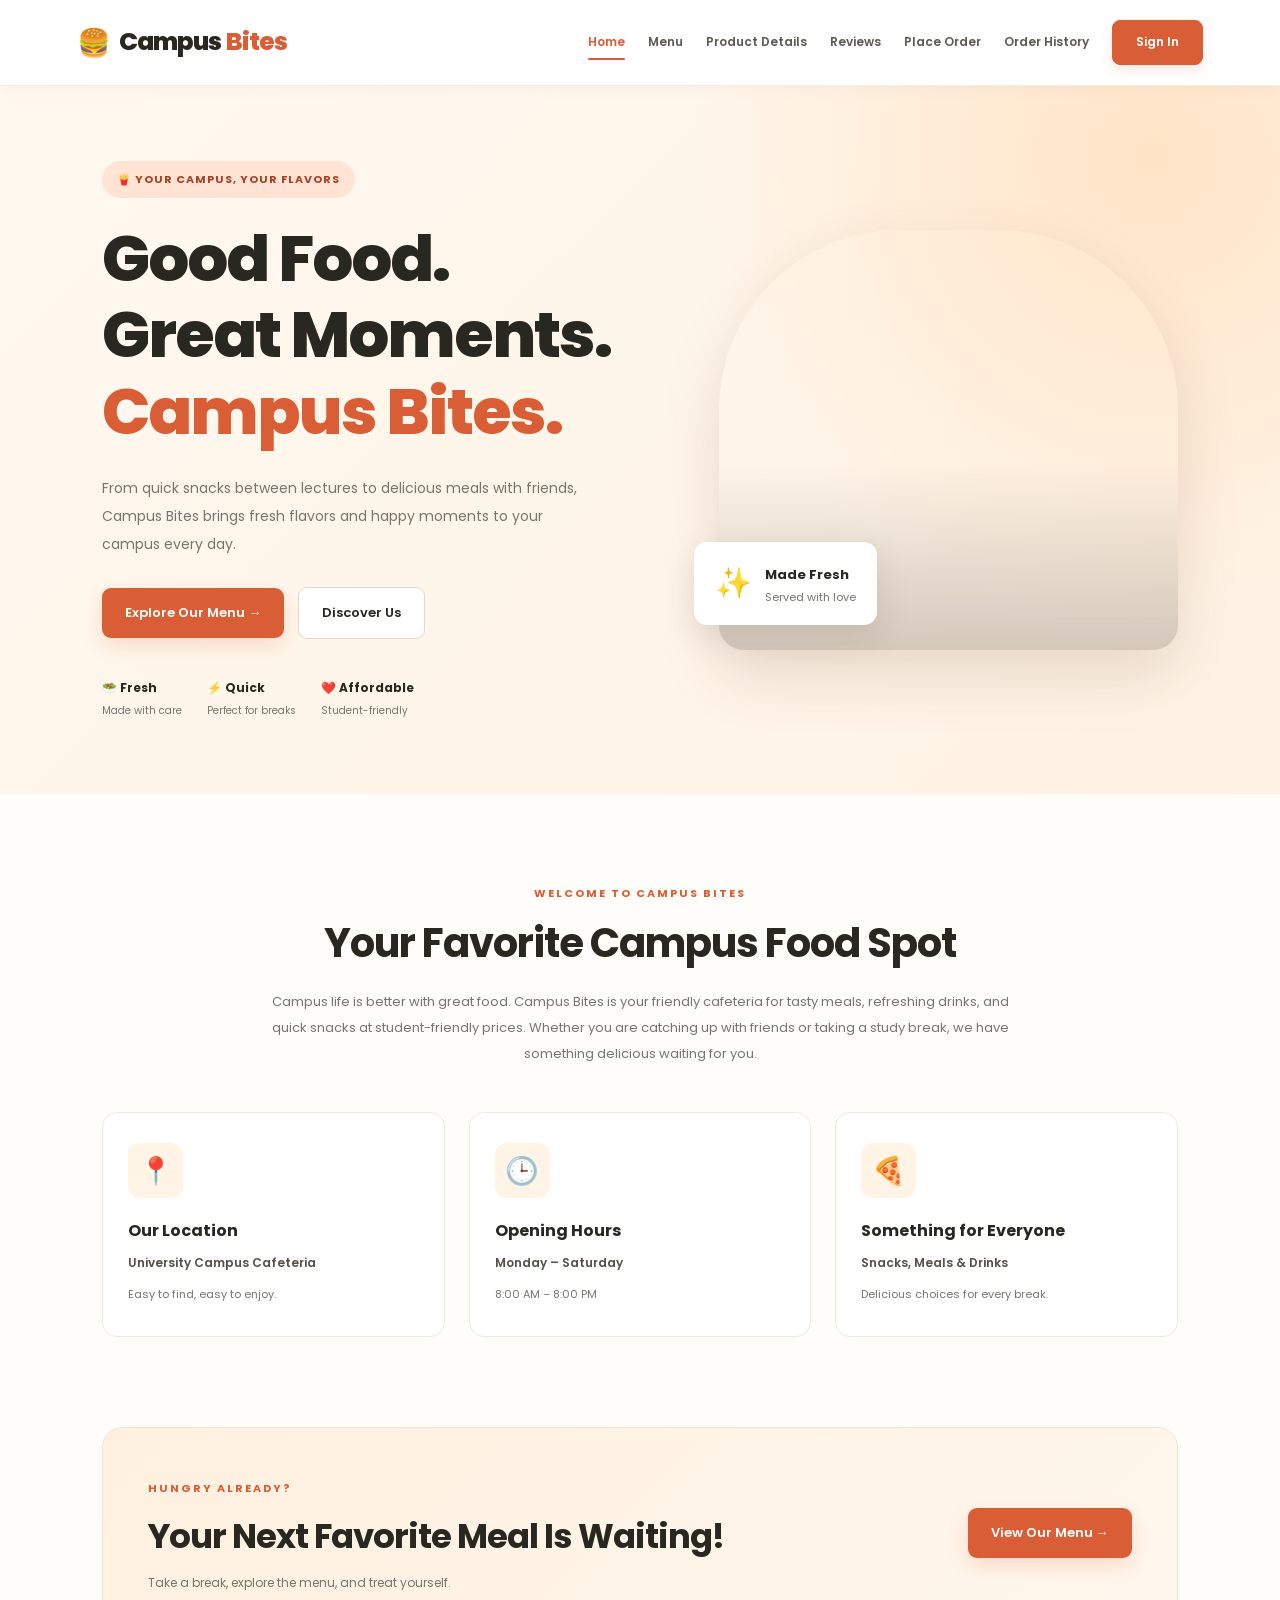
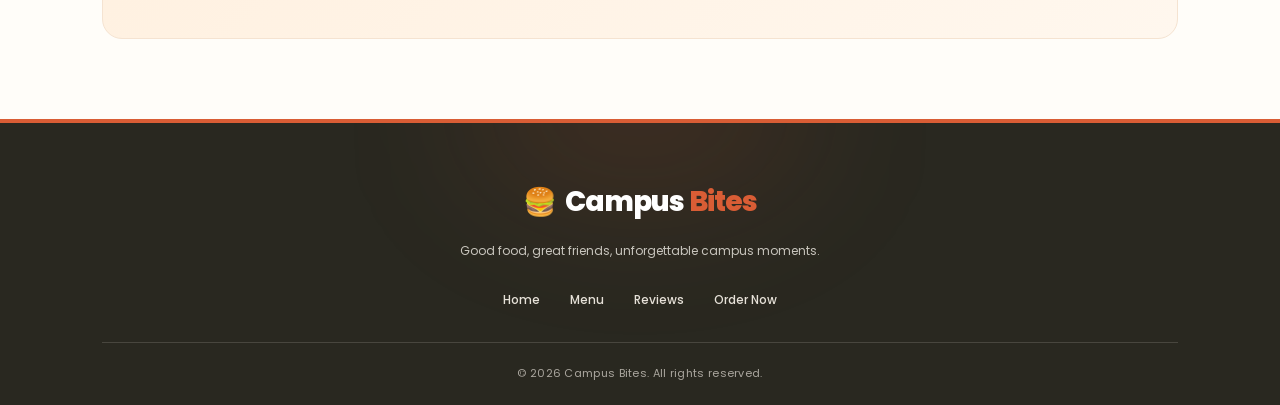
==== src/index.html @ bc120734 "index.html file is updated" ====
<!DOCTYPE html>
<html lang="en">
<head>
    <meta charset="UTF-8">
    <meta name="viewport" content="width=device-width, initial-scale=1.0">
    <title>Campus Bites | Fresh Food, Happy Campus</title>

    <!-- External CSS file -->
    <link rel="stylesheet" href="../styles/styles.css" />
</head>
<body>

    <!-- Navigation Bar -->
    <header class="navbar">
        <a href="index.html" class="logo">
            <span class="logo-icon">🍔</span>
            Campus<span>Bites</span>
        </a>

        <nav class="nav-links">
            <a href="index.html" class="active">Home</a>
            <a href="products.html">Menu</a>
            <a href="product-details.html">Product Details</a>
            <a href="product-review.html">Reviews</a>
            <a href="place-order.html">Place Order</a>
            <a href="order-history.html">Order History</a>
            <a href="signin.html" class="login-btn">Sign In</a>
        </nav>
    </header>

    <!-- Hero Section -->
    <main>
        <section class="hero">
            <div class="hero-content">
                <span class="tagline">🍟 YOUR CAMPUS, YOUR FLAVORS</span>

                <h1>
                    Good Food.<br>
                    Great Moments.<br>
                    <span>Campus Bites.</span>
                </h1>

                <p class="hero-description">
                    From quick snacks between lectures to delicious meals
                    with friends, Campus Bites brings fresh flavors and
                    happy moments to your campus every day.
                </p>

                <div class="hero-buttons">
                    <a href="products.html" class="primary-btn">
                        Explore Our Menu →
                    </a>
                    <a href="#about" class="secondary-btn">
                        Discover Us
                    </a>
                </div>

                <div class="hero-features">
                    <div>
                        <strong>🥗 Fresh</strong>
                        <span>Made with care</span>
                    </div>
                    <div>
                        <strong>⚡ Quick</strong>
                        <span>Perfect for breaks</span>
                    </div>
                    <div>
                        <strong>❤️ Affordable</strong>
                        <span>Student-friendly</span>
                    </div>
                </div>
            </div>

            <div class="hero-image">
                <div class="image-badge">
                    <span>✨</span>
                    <div>
                        <strong>Made Fresh</strong>
                        <p>Served with love</p>
                    </div>
                </div>
            </div>
        </section>

        <!-- About Section -->
        <section class="about-section" id="about">
            <div class="section-label">WELCOME TO CAMPUS BITES</div>

            <h2>Your Favorite Campus Food Spot</h2>

            <p class="section-description">
                Campus life is better with great food. Campus Bites is your
                friendly cafeteria for tasty meals, refreshing drinks, and
                quick snacks at student-friendly prices. Whether you are
                catching up with friends or taking a study break, we have
                something delicious waiting for you.
            </p>

            <div class="info-grid">
                <article class="info-card">
                    <div class="info-icon">📍</div>
                    <h3>Our Location</h3>
                    <p>University Campus Cafeteria</p>
                    <span>Easy to find, easy to enjoy.</span>
                </article>

                <article class="info-card">
                    <div class="info-icon">🕒</div>
                    <h3>Opening Hours</h3>
                    <p>Monday – Saturday</p>
                    <span>8:00 AM – 8:00 PM</span>
                </article>

                <article class="info-card">
                    <div class="info-icon">🍕</div>
                    <h3>Something for Everyone</h3>
                    <p>Snacks, Meals & Drinks</p>
                    <span>Delicious choices for every break.</span>
                </article>
            </div>
        </section>

        <!-- Call to Action -->
        <section class="cta-section">
            <div>
                <span class="section-label">HUNGRY ALREADY?</span>
                <h2>Your Next Favorite Meal Is Waiting!</h2>
                <p>Take a break, explore the menu, and treat yourself.</p>
            </div>

            <a href="products.html" class="primary-btn">
                View Our Menu →
            </a>
        </section>
    </main>

    <!-- Footer -->
    <footer class="footer">
        <a href="index.html" class="logo">
            <span class="logo-icon">🍔</span>
            Campus<span>Bites</span>
        </a>

        <p>Good food, great friends, unforgettable campus moments.</p>

        <div class="footer-links">
            <a href="index.html">Home</a>
            <a href="products.html">Menu</a>
            <a href="product-review.html">Reviews</a>
            <a href="place-order.html">Order Now</a>
        </div>

        <div class="copyright">
            &copy; 2026 Campus Bites. All rights reserved.
        </div>
    </footer>

</body>
</html>
---- styles/styles.css ----
/* ===== Google Font ===== */
@import url('https://fonts.googleapis.com/css2?family=Poppins:wght@400;500;600;700;800&display=swap');

/* ===== General Styles ===== */
* {
    margin: 0;
    padding: 0;
    box-sizing: border-box;
}

html {
    scroll-behavior: smooth;
}

body {
    font-family: 'Poppins', sans-serif;
    background-color: #fffdf9;
    color: #292820;
    line-height: 1.7;
}

a {
    text-decoration: none;
    color: inherit;
}

:root {
    --primary: #d95d35;
    --primary-dark: #b94320;
    --cream: #fff4e6;
    --dark: #292820;
    --muted: #77756e;
    --white: #ffffff;
}

/* ===== Navigation Header ===== */
.navbar {
    min-height: 86px;
    padding: 18px 6%;
    display: flex;
    align-items: center;
    justify-content: space-between;
    gap: 30px;
    background: var(--white);
    border-bottom: 1px solid #f1ede7;
    position: sticky;
    top: 0;
    z-index: 1000;
    box-shadow: 0 3px 15px rgba(41, 40, 32, 0.035);
}

/* Logo */
.logo {
    display: inline-flex;
    align-items: center;
    gap: 5px;
    font-size: 25px;
    font-weight: 800;
    letter-spacing: -1px;
    white-space: nowrap;
    flex-shrink: 0;
}

.logo > span:last-child {
    color: var(--primary);
}

.logo-icon {
    font-size: 27px;
    margin-right: 4px;
}

/* Navigation Links */
.nav-links {
    display: flex;
    align-items: center;
    justify-content: flex-end;
    flex-wrap: wrap;
    gap: 23px;
}

.nav-links a {
    position: relative;
    display: inline-flex;
    align-items: center;
    padding: 9px 0;
    font-size: 12px;
    font-weight: 600;
    color: #5d5a53;
    transition: color 0.3s ease;
}

/* Animated Bottom Border */
.nav-links a:not(.login-btn)::after {
    content: "";
    position: absolute;
    left: 0;
    bottom: 2px;
    width: 0;
    height: 2px;
    background: var(--primary);
    border-radius: 5px;
    transition: width 0.3s ease;
}

.nav-links a:not(.login-btn):hover,
.nav-links a.active {
    color: var(--primary);
}

.nav-links a:not(.login-btn):hover::after,
.nav-links a.active::after {
    width: 100%;
}

/* Sign In Button */
.nav-links .login-btn {
    display: inline-flex;
    align-items: center;
    justify-content: center;
    padding: 11px 23px;
    min-height: 43px;
    background: var(--primary);
    color: var(--white);
    border: 1px solid var(--primary);
    border-radius: 8px;
    font-size: 12px;
    font-weight: 600;
    white-space: nowrap;
    box-shadow: 0 5px 12px rgba(217, 93, 53, 0.14);
    transition: all 0.3s ease;
}

.nav-links .login-btn:hover {
    background: var(--primary-dark);
    border-color: var(--primary-dark);
    color: var(--white);
    transform: translateY(-2px);
    box-shadow: 0 7px 17px rgba(217, 93, 53, 0.22);
}

/* ===== Hero Section ===== */
.hero {
    min-height: 620px;
    padding: 75px 8%;
    display: grid;
    grid-template-columns: 1.1fr 0.9fr;
    align-items: center;
    gap: 55px;
    background:
        radial-gradient(
            circle at 90% 10%,
            #ffe4c7 0,
            transparent 35%
        ),
        linear-gradient(135deg, #fff9f0, #fff2e4);
    overflow: hidden;
}

.hero-content {
    max-width: 600px;
}

.tagline {
    display: inline-block;
    padding: 9px 15px;
    border-radius: 30px;
    background: #ffe4d6;
    color: #a84224;
    font-size: 11px;
    font-weight: 700;
    letter-spacing: 1px;
    margin-bottom: 23px;
}

.hero h1 {
    font-size: clamp(42px, 5vw, 67px);
    line-height: 1.2;
    letter-spacing: -2px;
    font-weight: 800;
}

.hero h1 span {
    color: var(--primary);
}

.hero-description {
    max-width: 490px;
    color: var(--muted);
    font-size: 14px;
    line-height: 2;
    margin: 23px 0 29px;
}

.hero-buttons {
    display: flex;
    align-items: center;
    flex-wrap: wrap;
    gap: 14px;
}

.primary-btn,
.secondary-btn {
    display: inline-block;
    padding: 14px 23px;
    border-radius: 9px;
    font-size: 13px;
    font-weight: 600;
    transition: all 0.3s ease;
}

.primary-btn {
    background: var(--primary);
    color: var(--white);
    box-shadow: 0 8px 20px rgba(217, 93, 53, 0.18);
}

.primary-btn:hover {
    background: var(--primary-dark);
    transform: translateY(-3px);
}

.secondary-btn {
    border: 1px solid #e3d6c8;
    background: var(--white);
    color: var(--dark);
}

.secondary-btn:hover {
    border-color: var(--primary);
    color: var(--primary);
    transform: translateY(-2px);
}

.hero-features {
    display: flex;
    flex-wrap: wrap;
    gap: 25px;
    margin-top: 39px;
}

.hero-features div {
    display: flex;
    flex-direction: column;
    gap: 3px;
}

.hero-features strong {
    font-size: 12px;
    font-weight: 700;
}

.hero-features span {
    color: var(--muted);
    font-size: 10px;
}

/* ===== Hero Food Image ===== */
.hero-image {
    min-height: 420px;
    position: relative;
    border-radius: 180px 180px 25px 25px;
    background-image:
        linear-gradient(
            to top,
            rgba(40, 24, 13, 0.2),
            transparent 45%
        ),
        url("https://images.unsplash.com/photo-1568901346375-23c9450c58cd?auto=format&fit=crop&w=1000&q=85");
    background-size: cover;
    background-position: center;
    box-shadow: 0 25px 60px rgba(93, 55, 27, 0.15);
}

.image-badge {
    position: absolute;
    bottom: 25px;
    left: -25px;
    display: flex;
    align-items: center;
    gap: 13px;
    padding: 16px 21px;
    background: var(--white);
    border-radius: 13px;
    box-shadow: 0 12px 35px rgba(0, 0, 0, 0.1);
}

.image-badge > span {
    font-size: 30px;
}

.image-badge strong {
    font-size: 13px;
    font-weight: 700;
}

.image-badge p {
    color: var(--muted);
    font-size: 11px;
}

/* ===== About Section ===== */
.about-section {
    padding: 90px 8%;
    text-align: center;
}

.section-label {
    color: var(--primary);
    font-size: 11px;
    font-weight: 700;
    letter-spacing: 2px;
}

.about-section h2,
.cta-section h2 {
    font-size: clamp(27px, 3.5vw, 40px);
    line-height: 1.4;
    letter-spacing: -1px;
    font-weight: 700;
    margin-top: 13px;
}

.section-description {
    max-width: 750px;
    margin: 18px auto 45px;
    color: var(--muted);
    font-size: 13px;
    line-height: 2;
}

.info-grid {
    display: grid;
    grid-template-columns: repeat(3, minmax(0, 1fr));
    gap: 24px;
    text-align: left;
}

.info-card {
    padding: 30px 25px;
    border: 1px solid #f0e8de;
    border-radius: 15px;
    background: var(--white);
    transition: transform 0.3s ease, box-shadow 0.3s ease;
}

.info-card:hover {
    transform: translateY(-7px);
    box-shadow: 0 15px 35px rgba(70, 49, 28, 0.08);
}

.info-icon {
    width: 55px;
    height: 55px;
    display: grid;
    place-items: center;
    border-radius: 12px;
    background: var(--cream);
    font-size: 27px;
    margin-bottom: 19px;
}

.info-card h3 {
    font-size: 16px;
    font-weight: 700;
    margin-bottom: 9px;
}

.info-card p {
    color: #555148;
    font-size: 12px;
    font-weight: 600;
    margin-bottom: 5px;
}

.info-card > span {
    color: var(--muted);
    font-size: 11px;
}

/* ===== Call to Action ===== */
.cta-section {
    margin: 0 8% 80px;
    padding: 45px;
    border: 1px solid #f5e3d1;
    border-radius: 20px;
    background: linear-gradient(135deg, #fff0df, #fff7ee);
    display: flex;
    align-items: center;
    justify-content: space-between;
    gap: 25px;
}

.cta-section h2 {
    font-size: clamp(25px, 3vw, 34px);
}

.cta-section p {
    color: var(--muted);
    font-size: 12px;
    margin-top: 12px;
}

/* ===== Beautiful Footer ===== */
.footer {
    position: relative;
    overflow: hidden;
    padding: 55px 8% 22px;
    text-align: center;
    background: #292820;
    color: var(--white);
    border-top: 4px solid var(--primary);
}

/* Decorative footer glow */
.footer::before {
    content: "";
    position: absolute;
    top: -100px;
    left: 50%;
    transform: translateX(-50%);
    width: 350px;
    height: 180px;
    background: rgba(217, 93, 53, 0.12);
    filter: blur(70px);
    border-radius: 50%;
    pointer-events: none;
}

.footer .logo {
    position: relative;
    justify-content: center;
    font-size: 28px;
    letter-spacing: -1px;
}

.footer > p {
    position: relative;
    max-width: 450px;
    margin: 14px auto 27px;
    color: #c8c5bd;
    font-size: 12px;
    line-height: 1.9;
}

/* Footer Navigation */
.footer-links {
    position: relative;
    display: flex;
    flex-wrap: wrap;
    justify-content: center;
    align-items: center;
    gap: 12px 30px;
    margin-bottom: 32px;
}

.footer-links a {
    position: relative;
    color: #e6e1d8;
    font-size: 12px;
    font-weight: 500;
    transition: color 0.3s ease;
}

.footer-links a:hover {
    color: #ff9b75;
}

/* Footer link underline */
.footer-links a::after {
    content: "";
    position: absolute;
    left: 0;
    bottom: -5px;
    width: 0;
    height: 1px;
    background: #ff9b75;
    transition: width 0.3s ease;
}

.footer-links a:hover::after {
    width: 100%;
}

/* Copyright */
.copyright {
    position: relative;
    padding-top: 21px;
    border-top: 1px solid #48463e;
    color: #aaa69e;
    font-size: 11px;
    letter-spacing: 0.3px;
}

/* ===== Responsive Design ===== */
@media (max-width: 1100px) {
    .navbar {
        align-items: center;
        flex-direction: column;
        gap: 12px;
        padding: 18px 5%;
    }

    .nav-links {
        justify-content: center;
        gap: 12px 20px;
    }

    .hero {
        padding: 60px 6%;
        gap: 35px;
    }
}

@media (max-width: 760px) {
    .navbar {
        padding: 18px 5%;
    }

    .nav-links {
        gap: 10px 17px;
    }

    .nav-links a {
        font-size: 11px;
    }

    .nav-links .login-btn {
        padding: 9px 16px;
        min-height: 38px;
    }

    .hero {
        grid-template-columns: 1fr;
        padding: 55px 6%;
    }

    .hero h1 {
        font-size: clamp(40px, 10vw, 58px);
    }

    .hero-image {
        min-height: 360px;
        margin: 10px 10px 10px 0;
    }

    .image-badge {
        left: 12px;
    }

    .about-section {
        padding: 65px 6%;
    }

    .info-grid {
        grid-template-columns: 1fr;
        gap: 17px;
    }

    .cta-section {
        margin: 0 6% 55px;
        padding: 30px 24px;
        align-items: flex-start;
        flex-direction: column;
    }

    .footer {
        padding: 45px 6% 20px;
    }

    .footer-links {
        gap: 15px 22px;
    }
}

@media (max-width: 420px) {
    .logo {
        font-size: 22px;
    }

    .nav-links {
        gap: 8px 13px;
    }

    .nav-links a {
        font-size: 10px;
    }

    .hero-features {
        gap: 17px;
    }

    .hero-image {
        min-height: 290px;
    }

    .hero-buttons a {
        width: 100%;
        text-align: center;
    }

    .footer .logo {
        font-size: 24px;
    }

    .footer-links {
        gap: 14px 18px;
    }
}
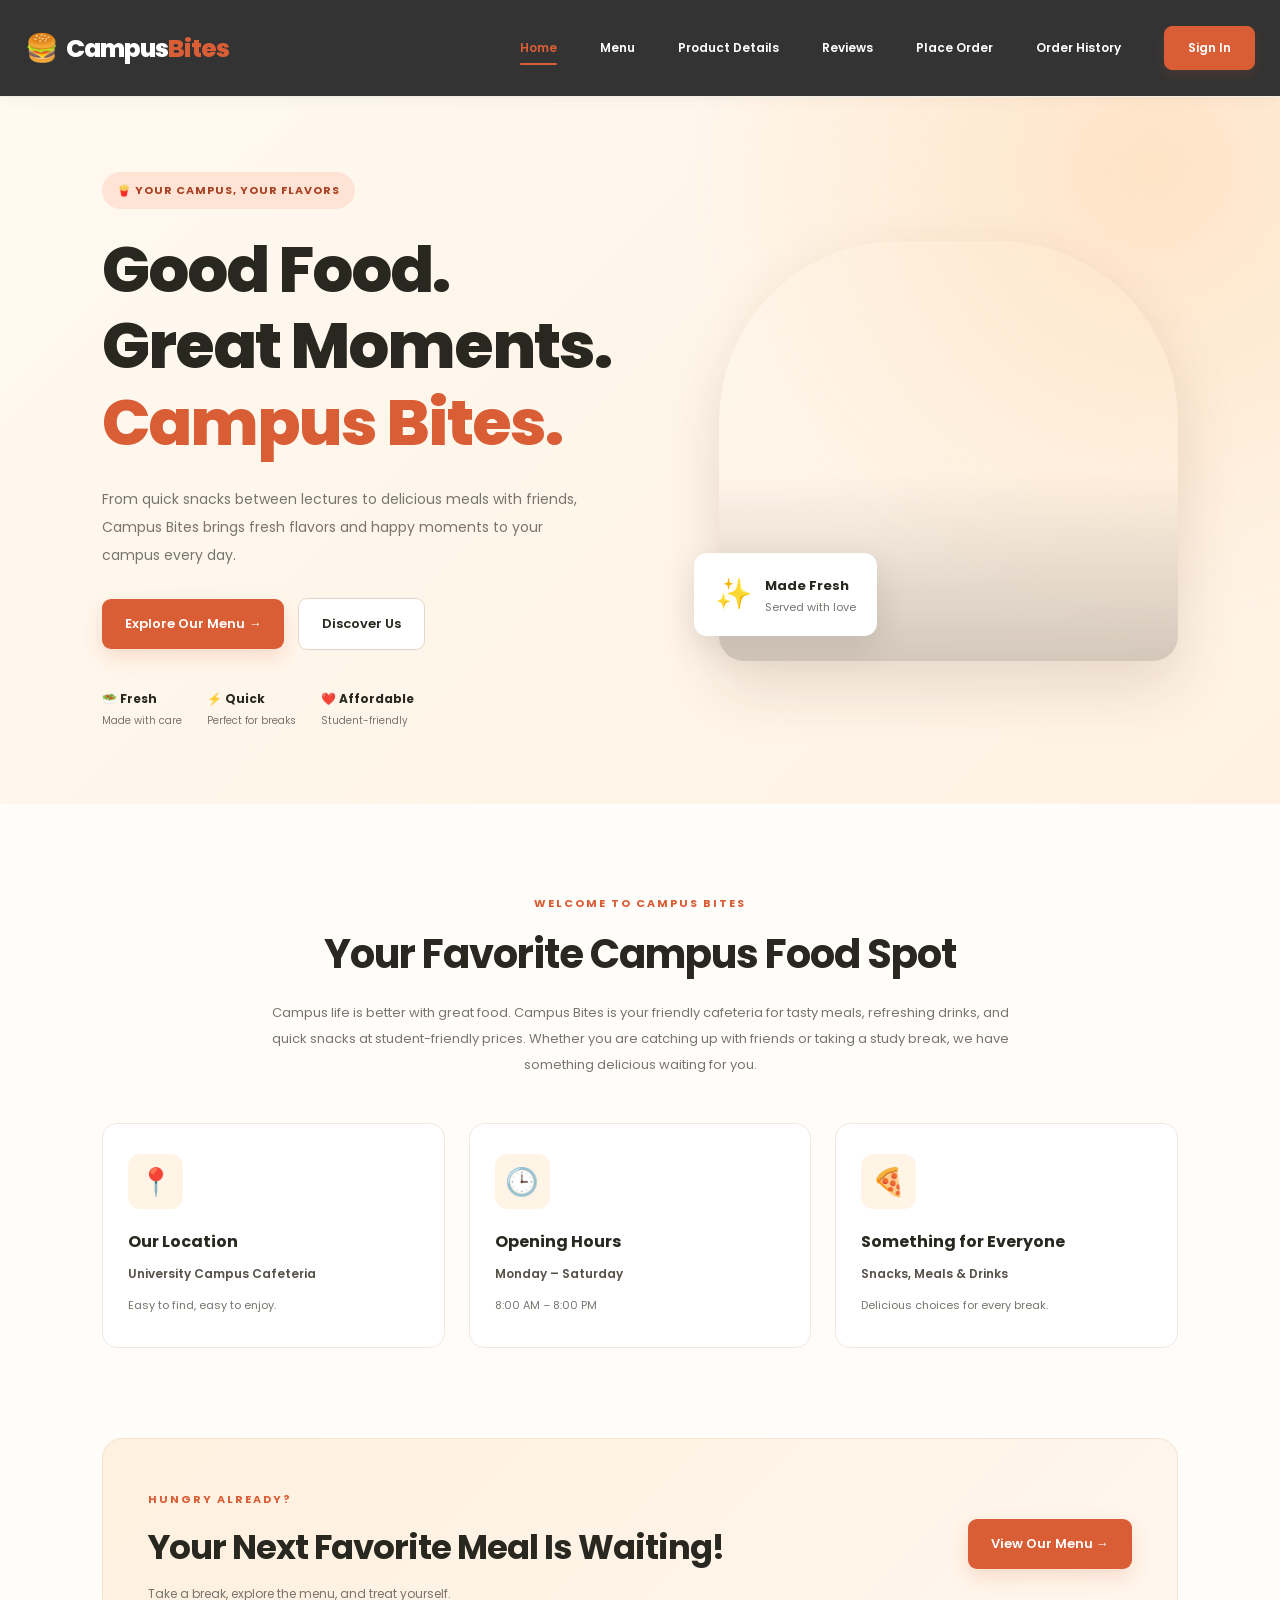
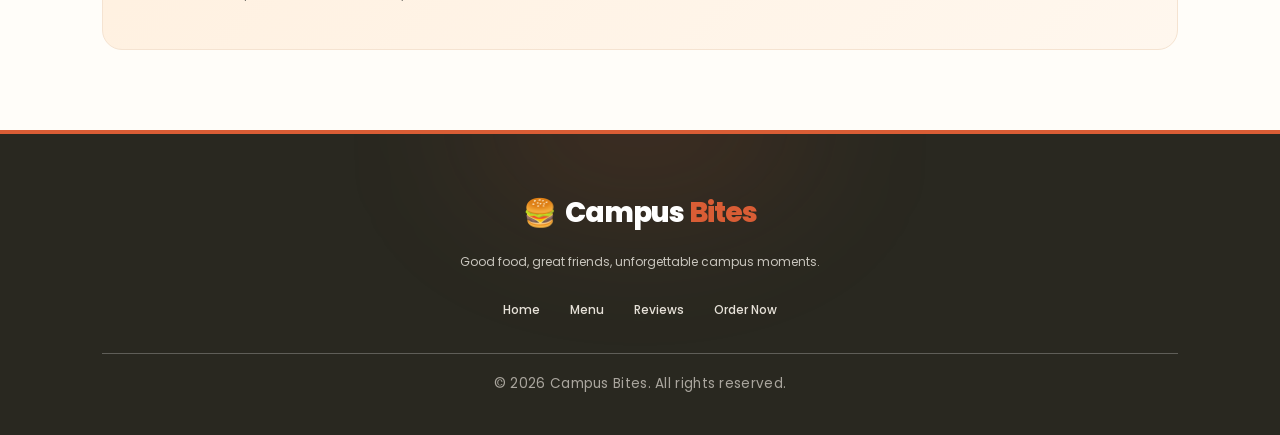
==== commit ef8485c9: "update home and menu page" ====
--- a/src/index.html
+++ b/src/index.html
@@ -7,7 +7,7 @@
     <title>Campus Bites | Fresh Food, Happy Campus</title>
 
     <!-- External CSS file -->
-    <link rel="stylesheet" href="../styles/styles.css" />
+    <link rel="stylesheet" href="../styles/style.css" />
 </head>
 <body>
 
--- a/styles/style.css
+++ b/styles/style.css
@@ -0,0 +1,921 @@
+
+/* ===== Google Font ===== */
+@import url('https://fonts.googleapis.com/css2?family=Poppins:wght@400;500;600;700;800&display=swap');
+
+/* ===== General Styles ===== */
+* {
+    margin: 0;
+    padding: 0;
+    box-sizing: border-box;
+}
+
+html {
+    scroll-behavior: smooth;
+}
+
+body {
+    font-family: 'Poppins', sans-serif;
+    background-color: #fffdf9;
+    color: #292820;
+    line-height: 1.7;
+}
+
+a {
+    text-decoration: none;
+    color: inherit;
+}
+
+:root {
+    --primary: #d95d35;
+    --primary-dark: #b94320;
+    --cream: #fff4e6;
+    --dark: #292820;
+    --muted: #77756e;
+    --white: #ffffff;
+}
+
+/* ===== Navigation Header ===== */
+.navbar {
+    min-height: 86px;
+    padding: 18px 6%;
+    display: flex;
+    align-items: center;
+    justify-content: space-between;
+    gap: 30px;
+    background: var(--white);
+    border-bottom: 1px solid #f1ede7;
+    position: sticky;
+    top: 0;
+    z-index: 1000;
+    box-shadow: 0 3px 15px rgba(41, 40, 32, 0.035);
+}
+
+/* Logo */
+.logo {
+    display: inline-flex;
+    align-items: center;
+    gap: 5px;
+    font-size: 25px;
+    font-weight: 800;
+    letter-spacing: -1px;
+    white-space: nowrap;
+    flex-shrink: 0;
+}
+
+.logo > span:last-child {
+    color: var(--primary);
+}
+
+.logo-icon {
+    font-size: 27px;
+    margin-right: 4px;
+}
+
+/* Navigation Links */
+.nav-links {
+    display: flex;
+    align-items: center;
+    justify-content: flex-end;
+    flex-wrap: wrap;
+    gap: 23px;
+}
+
+.nav-links a {
+    position: relative;
+    display: inline-flex;
+    align-items: center;
+    padding: 9px 0;
+    font-size: 12px;
+    font-weight: 600;
+    color: #5d5a53;
+    transition: color 0.3s ease;
+}
+
+/* Animated Bottom Border */
+.nav-links a:not(.login-btn)::after {
+    content: "";
+    position: absolute;
+    left: 0;
+    bottom: 2px;
+    width: 0;
+    height: 2px;
+    background: var(--primary);
+    border-radius: 5px;
+    transition: width 0.3s ease;
+}
+
+.nav-links a:not(.login-btn):hover,
+.nav-links a.active {
+    color: var(--primary);
+}
+
+.nav-links a:not(.login-btn):hover::after,
+.nav-links a.active::after {
+    width: 100%;
+}
+
+/* Sign In Button */
+.nav-links .login-btn {
+    display: inline-flex;
+    align-items: center;
+    justify-content: center;
+    padding: 11px 23px;
+    min-height: 43px;
+    background: var(--primary);
+    color: var(--white);
+    border: 1px solid var(--primary);
+    border-radius: 8px;
+    font-size: 12px;
+    font-weight: 600;
+    white-space: nowrap;
+    box-shadow: 0 5px 12px rgba(217, 93, 53, 0.14);
+    transition: all 0.3s ease;
+}
+
+.nav-links .login-btn:hover {
+    background: var(--primary-dark);
+    border-color: var(--primary-dark);
+    color: var(--white);
+    transform: translateY(-2px);
+    box-shadow: 0 7px 17px rgba(217, 93, 53, 0.22);
+}
+
+/* ===== Hero Section ===== */
+.hero {
+    min-height: 620px;
+    padding: 75px 8%;
+    display: grid;
+    grid-template-columns: 1.1fr 0.9fr;
+    align-items: center;
+    gap: 55px;
+    background:
+        radial-gradient(
+            circle at 90% 10%,
+            #ffe4c7 0,
+            transparent 35%
+        ),
+        linear-gradient(135deg, #fff9f0, #fff2e4);
+    overflow: hidden;
+}
+
+.hero-content {
+    max-width: 600px;
+}
+
+.tagline {
+    display: inline-block;
+    padding: 9px 15px;
+    border-radius: 30px;
+    background: #ffe4d6;
+    color: #a84224;
+    font-size: 11px;
+    font-weight: 700;
+    letter-spacing: 1px;
+    margin-bottom: 23px;
+}
+
+.hero h1 {
+    font-size: clamp(42px, 5vw, 67px);
+    line-height: 1.2;
+    letter-spacing: -2px;
+    font-weight: 800;
+}
+
+.hero h1 span {
+    color: var(--primary);
+}
+
+.hero-description {
+    max-width: 490px;
+    color: var(--muted);
+    font-size: 14px;
+    line-height: 2;
+    margin: 23px 0 29px;
+}
+
+.hero-buttons {
+    display: flex;
+    align-items: center;
+    flex-wrap: wrap;
+    gap: 14px;
+}
+
+.primary-btn,
+.secondary-btn {
+    display: inline-block;
+    padding: 14px 23px;
+    border-radius: 9px;
+    font-size: 13px;
+    font-weight: 600;
+    transition: all 0.3s ease;
+}
+
+.primary-btn {
+    background: var(--primary);
+    color: var(--white);
+    box-shadow: 0 8px 20px rgba(217, 93, 53, 0.18);
+}
+
+.primary-btn:hover {
+    background: var(--primary-dark);
+    transform: translateY(-3px);
+}
+
+.secondary-btn {
+    border: 1px solid #e3d6c8;
+    background: var(--white);
+    color: var(--dark);
+}
+
+.secondary-btn:hover {
+    border-color: var(--primary);
+    color: var(--primary);
+    transform: translateY(-2px);
+}
+
+.hero-features {
+    display: flex;
+    flex-wrap: wrap;
+    gap: 25px;
+    margin-top: 39px;
+}
+
+.hero-features div {
+    display: flex;
+    flex-direction: column;
+    gap: 3px;
+}
+
+.hero-features strong {
+    font-size: 12px;
+    font-weight: 700;
+}
+
+.hero-features span {
+    color: var(--muted);
+    font-size: 10px;
+}
+
+/* ===== Hero Food Image ===== */
+.hero-image {
+    min-height: 420px;
+    position: relative;
+    border-radius: 180px 180px 25px 25px;
+    background-image:
+        linear-gradient(
+            to top,
+            rgba(40, 24, 13, 0.2),
+            transparent 45%
+        ),
+        url("https://images.unsplash.com/photo-1568901346375-23c9450c58cd?auto=format&fit=crop&w=1000&q=85");
+    background-size: cover;
+    background-position: center;
+    box-shadow: 0 25px 60px rgba(93, 55, 27, 0.15);
+}
+
+.image-badge {
+    position: absolute;
+    bottom: 25px;
+    left: -25px;
+    display: flex;
+    align-items: center;
+    gap: 13px;
+    padding: 16px 21px;
+    background: var(--white);
+    border-radius: 13px;
+    box-shadow: 0 12px 35px rgba(0, 0, 0, 0.1);
+}
+
+.image-badge > span {
+    font-size: 30px;
+}
+
+.image-badge strong {
+    font-size: 13px;
+    font-weight: 700;
+}
+
+.image-badge p {
+    color: var(--muted);
+    font-size: 11px;
+}
+
+/* ===== About Section ===== */
+.about-section {
+    padding: 90px 8%;
+    text-align: center;
+}
+
+.section-label {
+    color: var(--primary);
+    font-size: 11px;
+    font-weight: 700;
+    letter-spacing: 2px;
+}
+
+.about-section h2,
+.cta-section h2 {
+    font-size: clamp(27px, 3.5vw, 40px);
+    line-height: 1.4;
+    letter-spacing: -1px;
+    font-weight: 700;
+    margin-top: 13px;
+}
+
+.section-description {
+    max-width: 750px;
+    margin: 18px auto 45px;
+    color: var(--muted);
+    font-size: 13px;
+    line-height: 2;
+}
+
+.info-grid {
+    display: grid;
+    grid-template-columns: repeat(3, minmax(0, 1fr));
+    gap: 24px;
+    text-align: left;
+}
+
+.info-card {
+    padding: 30px 25px;
+    border: 1px solid #f0e8de;
+    border-radius: 15px;
+    background: var(--white);
+    transition: transform 0.3s ease, box-shadow 0.3s ease;
+}
+
+.info-card:hover {
+    transform: translateY(-7px);
+    box-shadow: 0 15px 35px rgba(70, 49, 28, 0.08);
+}
+
+.info-icon {
+    width: 55px;
+    height: 55px;
+    display: grid;
+    place-items: center;
+    border-radius: 12px;
+    background: var(--cream);
+    font-size: 27px;
+    margin-bottom: 19px;
+}
+
+.info-card h3 {
+    font-size: 16px;
+    font-weight: 700;
+    margin-bottom: 9px;
+}
+
+.info-card p {
+    color: #555148;
+    font-size: 12px;
+    font-weight: 600;
+    margin-bottom: 5px;
+}
+
+.info-card > span {
+    color: var(--muted);
+    font-size: 11px;
+}
+
+/* ===== Call to Action ===== */
+.cta-section {
+    margin: 0 8% 80px;
+    padding: 45px;
+    border: 1px solid #f5e3d1;
+    border-radius: 20px;
+    background: linear-gradient(135deg, #fff0df, #fff7ee);
+    display: flex;
+    align-items: center;
+    justify-content: space-between;
+    gap: 25px;
+}
+
+.cta-section h2 {
+    font-size: clamp(25px, 3vw, 34px);
+}
+
+.cta-section p {
+    color: var(--muted);
+    font-size: 12px;
+    margin-top: 12px;
+}
+
+/* ===== Beautiful Footer ===== */
+.footer {
+    position: relative;
+    overflow: hidden;
+    padding: 55px 8% 22px;
+    text-align: center;
+    background: #292820;
+    color: var(--white);
+    border-top: 4px solid var(--primary);
+}
+
+/* Decorative footer glow */
+.footer::before {
+    content: "";
+    position: absolute;
+    top: -100px;
+    left: 50%;
+    transform: translateX(-50%);
+    width: 350px;
+    height: 180px;
+    background: rgba(217, 93, 53, 0.12);
+    filter: blur(70px);
+    border-radius: 50%;
+    pointer-events: none;
+}
+
+.footer .logo {
+    position: relative;
+    justify-content: center;
+    font-size: 28px;
+    letter-spacing: -1px;
+}
+
+.footer > p {
+    position: relative;
+    max-width: 450px;
+    margin: 14px auto 27px;
+    color: #c8c5bd;
+    font-size: 12px;
+    line-height: 1.9;
+}
+
+/* Footer Navigation */
+.footer-links {
+    position: relative;
+    display: flex;
+    flex-wrap: wrap;
+    justify-content: center;
+    align-items: center;
+    gap: 12px 30px;
+    margin-bottom: 32px;
+}
+
+.footer-links a {
+    position: relative;
+    color: #e6e1d8;
+    font-size: 12px;
+    font-weight: 500;
+    transition: color 0.3s ease;
+}
+
+.footer-links a:hover {
+    color: #ff9b75;
+}
+
+/* Footer link underline */
+.footer-links a::after {
+    content: "";
+    position: absolute;
+    left: 0;
+    bottom: -5px;
+    width: 0;
+    height: 1px;
+    background: #ff9b75;
+    transition: width 0.3s ease;
+}
+
+.footer-links a:hover::after {
+    width: 100%;
+}
+
+/* Copyright */
+.copyright {
+    position: relative;
+    padding-top: 21px;
+    border-top: 1px solid #48463e;
+    color: #aaa69e;
+    font-size: 11px;
+    letter-spacing: 0.3px;
+}
+
+/* ===== Responsive Design ===== */
+@media (max-width: 1100px) {
+    .navbar {
+        align-items: center;
+        flex-direction: column;
+        gap: 12px;
+        padding: 18px 5%;
+    }
+
+    .nav-links {
+        justify-content: center;
+        gap: 12px 20px;
+    }
+
+    .hero {
+        padding: 60px 6%;
+        gap: 35px;
+    }
+}
+
+@media (max-width: 760px) {
+    .navbar {
+        padding: 18px 5%;
+    }
+
+    .nav-links {
+        gap: 10px 17px;
+    }
+
+    .nav-links a {
+        font-size: 11px;
+    }
+
+    .nav-links .login-btn {
+        padding: 9px 16px;
+        min-height: 38px;
+    }
+
+    .hero {
+        grid-template-columns: 1fr;
+        padding: 55px 6%;
+    }
+
+    .hero h1 {
+        font-size: clamp(40px, 10vw, 58px);
+    }
+
+    .hero-image {
+        min-height: 360px;
+        margin: 10px 10px 10px 0;
+    }
+
+    .image-badge {
+        left: 12px;
+    }
+
+    .about-section {
+        padding: 65px 6%;
+    }
+
+    .info-grid {
+        grid-template-columns: 1fr;
+        gap: 17px;
+    }
+
+    .cta-section {
+        margin: 0 6% 55px;
+        padding: 30px 24px;
+        align-items: flex-start;
+        flex-direction: column;
+    }
+
+    .footer {
+        padding: 45px 6% 20px;
+    }
+
+    .footer-links {
+        gap: 15px 22px;
+    }
+}
+
+@media (max-width: 420px) {
+    .logo {
+        font-size: 22px;
+    }
+
+    .nav-links {
+        gap: 8px 13px;
+    }
+
+    .nav-links a {
+        font-size: 10px;
+    }
+
+    .hero-features {
+        gap: 17px;
+    }
+
+    .hero-image {
+        min-height: 290px;
+    }
+
+    .hero-buttons a {
+        width: 100%;
+        text-align: center;
+    }
+
+    .footer .logo {
+        font-size: 24px;
+    }
+
+    .footer-links {
+        gap: 14px 18px;
+    }
+}
+
+
+/* Campus Bites Feedback Page */
+
+.site-header {
+    background-color: #e67e22;
+    color: white;
+    text-align: center;
+    padding: 25px;
+}
+
+.site-header h1 {
+    margin: 0;
+}
+
+.navbar {
+    background-color: #333;
+    text-align: center;
+    padding: 15px;
+}
+
+.navbar a {
+    color: white;
+    text-decoration: none;
+    margin: 10px;
+    display: inline-block;
+}
+
+.navbar a:hover {
+    color: orange;
+}
+
+.container {
+    width: 85%;
+    max-width: 750px;
+    margin: 30px auto;
+}
+
+.contact-section,
+.feedback-section {
+    background-color: white;
+    padding: 22px;
+    margin-bottom: 20px;
+    border-radius: 8px;
+    box-shadow: 0 2px 8px #ddd;
+}
+
+.contact-section h2,
+.feedback-section h2 {
+    color: #e67e22;
+}
+
+.feedback-section label {
+    display: block;
+    margin-top: 15px;
+    font-weight: bold;
+}
+
+.feedback-section input,
+.feedback-section textarea {
+    width: 100%;
+    padding: 10px;
+    margin-top: 6px;
+    border: 1px solid #ccc;
+    border-radius: 5px;
+    box-sizing: border-box;
+    font-family: Arial, sans-serif;
+}
+
+.feedback-section button {
+    width: 100%;
+    padding: 12px;
+    margin-top: 18px;
+    background-color: #e67e22;
+    color: white;
+    border: none;
+    border-radius: 5px;
+    cursor: pointer;
+}
+
+.feedback-section button:hover {
+    background-color: #ca6f1e;
+}
+
+.site-footer {
+    background-color: #333;
+    color: white;
+    text-align: center;
+    padding: 12px;
+}
+
+/* Responsive design */
+@media (max-width: 600px) {
+    .container {
+        width: 92%;
+    }
+
+    .navbar a {
+        margin: 5px;
+    }
+
+    .contact-section,
+    .feedback-section {
+        padding: 15px;
+    }
+}
+
+
+/* ===== Campus Bites Menu Page ===== */
+
+.menu-hero {
+    padding: 65px 20px;
+    text-align: center;
+    background: #fbf0e5;
+}
+
+.menu-hero .eyebrow {
+    color: #d88b19;
+    font-weight: 700;
+    text-transform: uppercase;
+    letter-spacing: 2px;
+    margin-bottom: 10px;
+}
+
+.menu-hero h1 {
+    color: #15334b;
+    font-size: clamp(2.5rem, 5vw, 3.8rem);
+    margin-bottom: 12px;
+}
+
+.menu-hero p {
+    color: #506174;
+}
+
+.menu-section {
+    display: grid;
+    grid-template-columns: repeat(2, minmax(0, 1fr));
+    gap: 28px;
+    padding-top: 35px;
+    padding-bottom: 45px;
+}
+
+.menu-card {
+    overflow: hidden;
+    background: #ffffff;
+    border: 1px solid #eeeeee;
+    border-radius: 14px;
+    box-shadow: 0 4px 14px rgba(25, 45, 65, 0.07);
+}
+
+.category-heading {
+    min-height: 135px;
+    padding: 25px;
+    display: flex;
+    align-items: center;
+    justify-content: space-between;
+    gap: 15px;
+}
+
+.category-heading h2 {
+    color: #15334b;
+    font-size: 1.5rem;
+    margin-bottom: 8px;
+}
+
+.category-heading p {
+    color: #354a5d;
+    line-height: 1.6;
+}
+
+.category-icon {
+    font-size: 3rem;
+    flex-shrink: 0;
+}
+
+.breakfast {
+    background: #ffedc5;
+}
+
+.fast-food {
+    background: #ffdddd;
+}
+
+.main-course {
+    background: #dff1df;
+}
+
+.beverages {
+    background: #e9e2ff;
+}
+
+.menu-items {
+    padding: 5px 24px;
+}
+
+.menu-item {
+    display: flex;
+    justify-content: space-between;
+    align-items: flex-start;
+    gap: 18px;
+    padding: 22px 0;
+    border-bottom: 1px solid #e7ebef;
+}
+
+.menu-item:last-child {
+    border-bottom: none;
+}
+
+.menu-item h3 {
+    color: #19354e;
+    font-size: 1rem;
+    margin-bottom: 6px;
+}
+
+.menu-item p {
+    color: #63758a;
+    font-size: 0.9rem;
+    line-height: 1.6;
+}
+
+.menu-item strong {
+    color: #15334b;
+    white-space: nowrap;
+    font-size: 0.95rem;
+}
+
+/* ===== Footer ===== */
+
+.site-footer {
+    background: #15334b;
+    color: #ffffff;
+    padding-top: 35px;
+}
+
+.footer-content {
+    display: grid;
+    grid-template-columns: repeat(3, minmax(0, 1fr));
+    gap: 30px;
+    padding-bottom: 30px;
+}
+
+.footer-logo {
+    color: #ffffff;
+}
+
+.footer-logo span,
+.logo span {
+    color: #f5a623;
+}
+
+.footer-content h3 {
+    margin-bottom: 10px;
+    font-size: 1rem;
+}
+
+.footer-content p {
+    color: #e1e8ef;
+    font-size: 0.9rem;
+    line-height: 1.8;
+}
+
+.copyright {
+    text-align: center;
+    padding: 18px 0;
+    border-top: 1px solid rgba(255, 255, 255, 0.25);
+    font-size: 0.85rem;
+}
+
+/* ===== Responsive Design ===== */
+
+@media (max-width: 768px) {
+    .menu-section {
+        grid-template-columns: 1fr;
+    }
+
+    .footer-content {
+        grid-template-columns: 1fr;
+        gap: 22px;
+    }
+
+    .menu-hero {
+        padding: 45px 15px;
+    }
+}
+
+@media (max-width: 480px) {
+    .category-heading {
+        padding: 20px;
+    }
+
+    .menu-items {
+        padding: 5px 18px;
+    }
+
+    .menu-item {
+        gap: 10px;
+    }
+
+    .menu-item h3 {
+        font-size: 0.92rem;
+    }
+
+    .menu-item p {
+        font-size: 0.82rem;
+    }
+
+    .menu-item strong {
+        font-size: 0.82rem;
+    }
+}
+
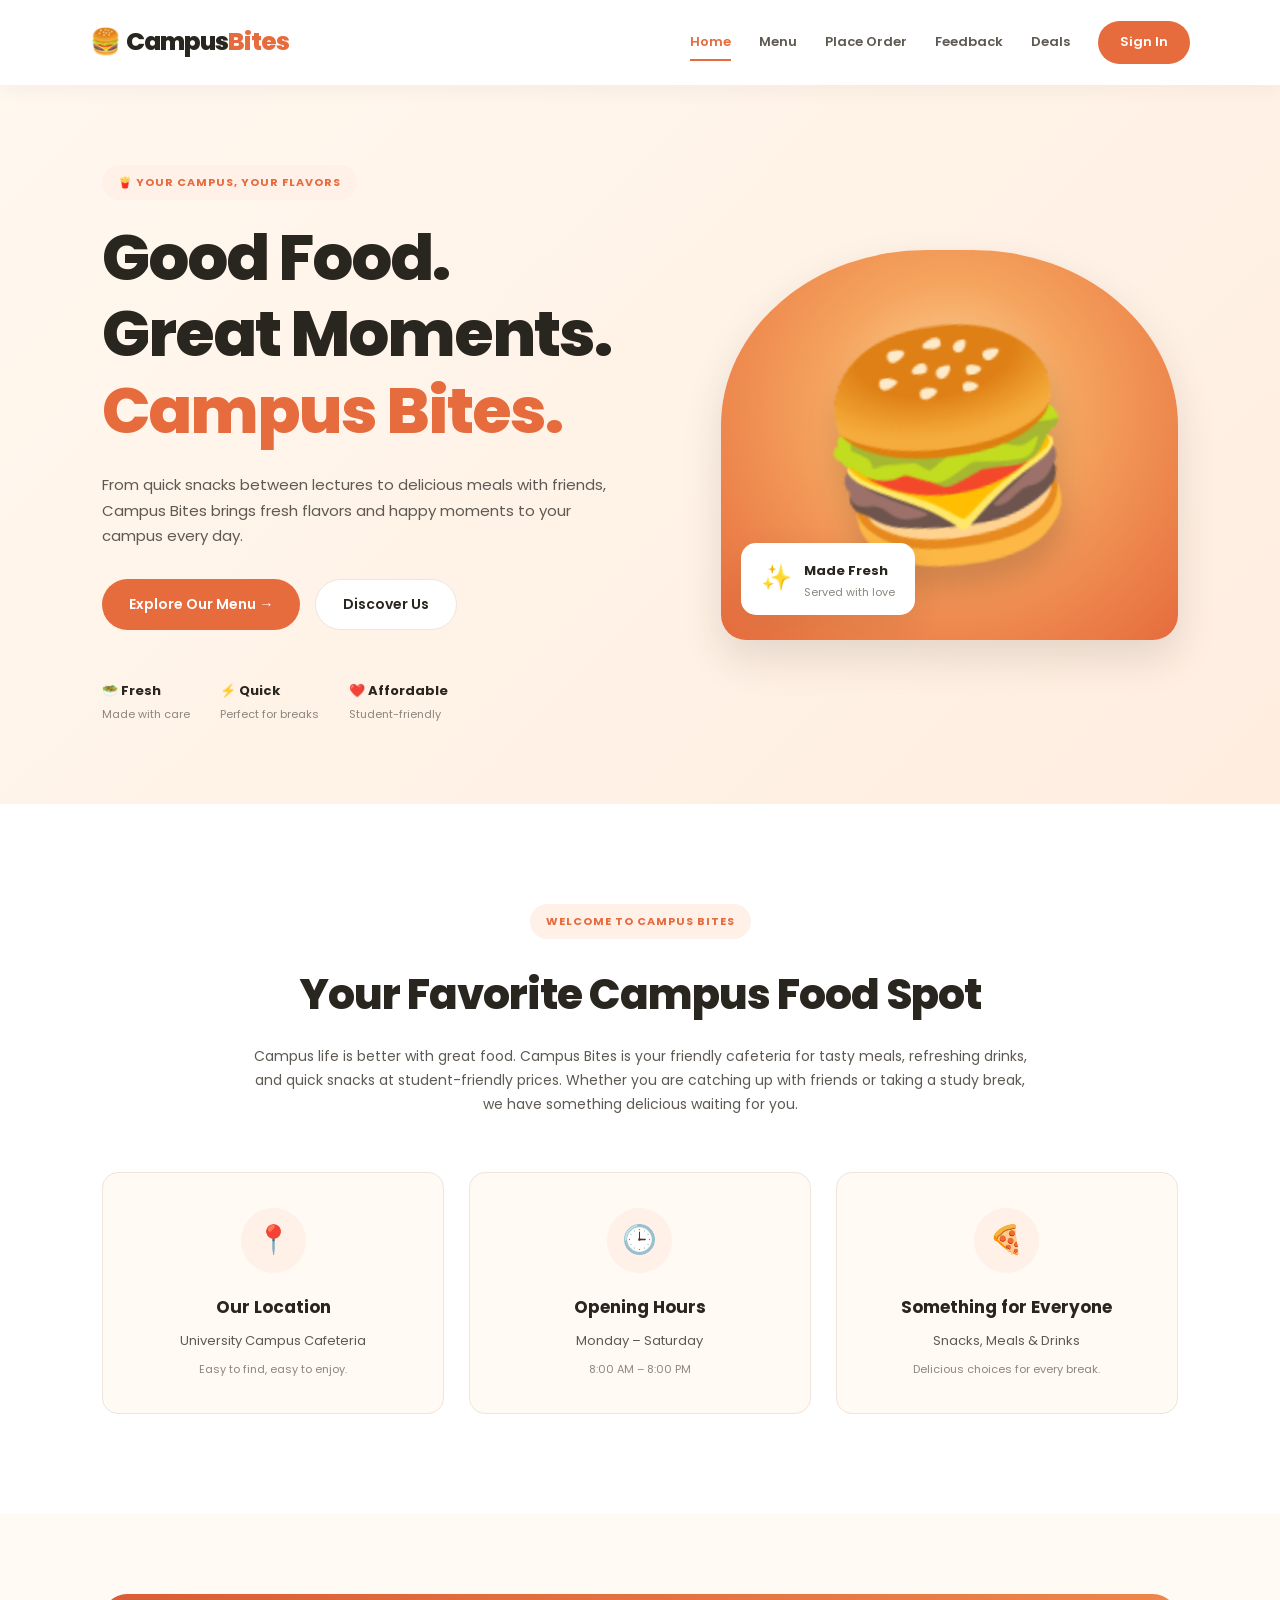
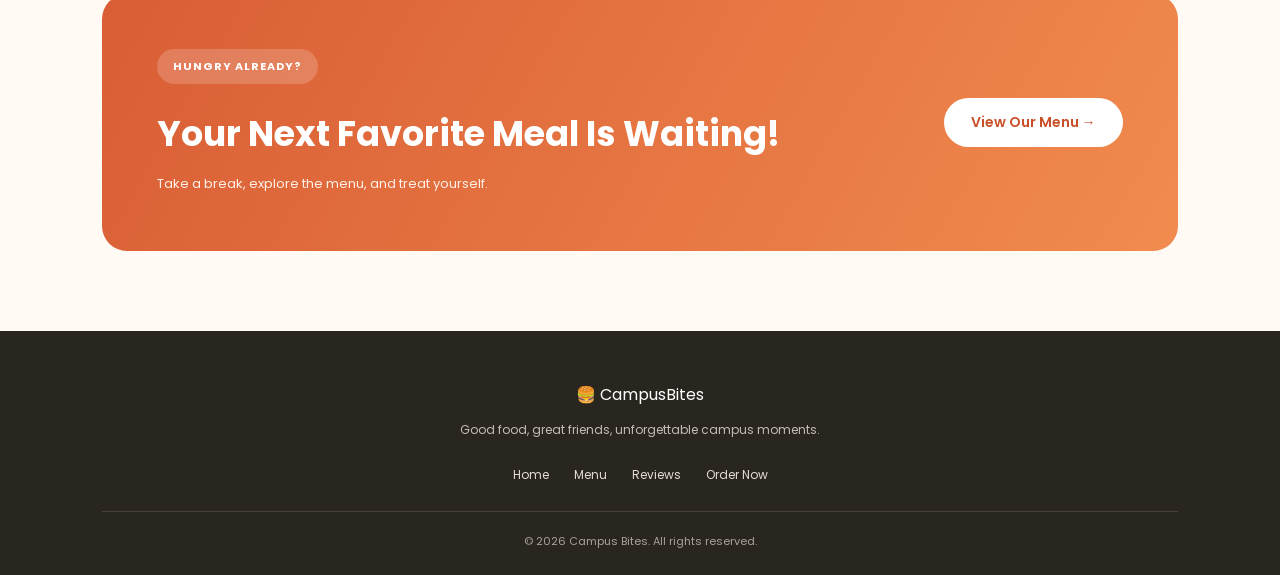
==== commit 3e04c950: "Update shared header across all website pages" ====
--- a/src/index.html
+++ b/src/index.html
@@ -20,11 +20,10 @@
 
         <nav class="nav-links">
             <a href="index.html" class="active">Home</a>
-            <a href="products.html">Menu</a>
-            <a href="product-details.html">Product Details</a>
-            <a href="product-review.html">Reviews</a>
-            <a href="place-order.html">Place Order</a>
-            <a href="order-history.html">Order History</a>
+            <a href="../src/menu.html">Menu</a>
+            <a href="../src/order.html">Place Order</a>
+            <a href="../src/feedback.html">Feedback</a>
+            <a href="../src/deals.html">Deals</a>
             <a href="signin.html" class="login-btn">Sign In</a>
         </nav>
     </header>
--- a/styles/style.css
+++ b/styles/style.css
@@ -1,8 +1,36 @@
 
-/* ===== Google Font ===== */
+/* =====================================================
+   CAMPUS BITES - COMPLETE WEBSITE STYLESHEET
+   Pages: Home, Menu, Deals, Order, Feedback
+   Theme: Modern, Warm, Clean and Responsive
+===================================================== */
+
+/* ==================== 1. GOOGLE FONT ==================== */
 @import url('https://fonts.googleapis.com/css2?family=Poppins:wght@400;500;600;700;800&display=swap');
 
-/* ===== General Styles ===== */
+/* ==================== 2. ROOT VARIABLES ==================== */
+:root {
+    --primary: #e66b3d;
+    --primary-dark: #c94f27;
+    --primary-light: #fff0e8;
+
+    --secondary: #f5b942;
+    --cream: #fffaf4;
+    --white: #ffffff;
+
+    --dark: #29251f;
+    --text: #5e5952;
+    --muted: #8c867e;
+
+    --border: #eee5dc;
+    --shadow: 0 10px 30px rgba(48, 36, 25, 0.08);
+    --shadow-hover: 0 18px 40px rgba(48, 36, 25, 0.13);
+
+    --radius: 16px;
+    --transition: 0.3s ease;
+}
+
+/* ==================== 3. GLOBAL RESET ==================== */
 * {
     margin: 0;
     padding: 0;
@@ -11,13 +39,15 @@
 
 html {
     scroll-behavior: smooth;
+    scroll-padding-top: 90px;
 }
 
 body {
     font-family: 'Poppins', sans-serif;
-    background-color: #fffdf9;
-    color: #292820;
+    background-color: var(--cream);
+    color: var(--dark);
     line-height: 1.7;
+    overflow-x: hidden;
 }
 
 a {
@@ -25,160 +55,312 @@
     color: inherit;
 }
 
-:root {
-    --primary: #d95d35;
-    --primary-dark: #b94320;
-    --cream: #fff4e6;
-    --dark: #292820;
-    --muted: #77756e;
-    --white: #ffffff;
-}
-
-/* ===== Navigation Header ===== */
+button,
+input,
+textarea {
+    font: inherit;
+}
+
+button {
+    cursor: pointer;
+}
+
+img {
+    max-width: 100%;
+    display: block;
+}
+
+.container,
+.deals-container {
+    width: min(1150px, 90%);
+    margin: 0 auto;
+}
+
+/* ==================== 4. SHARED HEADER / NAVIGATION ==================== */
+/* Use the same <header class="navbar"> markup on all five pages. */
 .navbar {
-    min-height: 86px;
-    padding: 18px 6%;
+    width: 100%;
+    min-height: 85px;
+    padding: 18px 7%;
+    background: var(--white);
+    display: flex;
+    justify-content: space-between;
+    align-items: center;
+    gap: 25px;
+    position: relative;
+    z-index: 100;
+    box-shadow: 0 4px 20px rgba(41, 37, 31, 0.05);
+}
+/* =====================================================
+   SHARED HEADER - ALL WEBSITE PAGES
+===================================================== */
+
+.navbar {
+    width: 100%;
+    min-height: 85px;
+    padding: 18px 7%;
+    background: #ffffff;
+    display: flex;
+    justify-content: space-between;
+    align-items: center;
+    gap: 25px;
+    position: relative;
+    z-index: 1000;
+    box-shadow: 0 4px 20px rgba(41, 37, 31, 0.05);
+}
+
+.navbar .logo {
     display: flex;
     align-items: center;
-    justify-content: space-between;
-    gap: 30px;
-    background: var(--white);
-    border-bottom: 1px solid #f1ede7;
-    position: sticky;
-    top: 0;
-    z-index: 1000;
-    box-shadow: 0 3px 15px rgba(41, 40, 32, 0.035);
-}
-
-/* Logo */
-.logo {
-    display: inline-flex;
-    align-items: center;
-    gap: 5px;
     font-size: 25px;
     font-weight: 800;
+    color: #29251f;
     letter-spacing: -1px;
     white-space: nowrap;
-    flex-shrink: 0;
-}
-
-.logo > span:last-child {
-    color: var(--primary);
-}
-
-.logo-icon {
-    font-size: 27px;
-    margin-right: 4px;
-}
-
-/* Navigation Links */
-.nav-links {
+}
+
+.navbar .logo span:not(.logo-icon) {
+    color: #e66b3d;
+}
+
+.navbar .logo-icon {
+    margin-right: 6px;
+}
+
+.navbar .nav-links {
     display: flex;
     align-items: center;
-    justify-content: flex-end;
+    justify-content: center;
     flex-wrap: wrap;
-    gap: 23px;
-}
-
-.nav-links a {
+    gap: 28px;
+}
+
+.navbar .nav-links a {
     position: relative;
-    display: inline-flex;
-    align-items: center;
-    padding: 9px 0;
-    font-size: 12px;
+    color: #5e5952;
+    font-size: 13px;
     font-weight: 600;
-    color: #5d5a53;
-    transition: color 0.3s ease;
-}
-
-/* Animated Bottom Border */
-.nav-links a:not(.login-btn)::after {
+    text-decoration: none;
+    white-space: nowrap;
+    transition: 0.3s ease;
+}
+
+.navbar .nav-links a::after {
     content: "";
     position: absolute;
     left: 0;
-    bottom: 2px;
+    bottom: -7px;
+    width: 0;
+    height: 2px;
+    background: #e66b3d;
+    transition: width 0.3s ease;
+}
+
+.navbar .nav-links a:hover,
+.navbar .nav-links a.active {
+    color: #e66b3d;
+}
+
+.navbar .nav-links a:hover::after,
+.navbar .nav-links a.active::after {
+    width: 100%;
+}
+
+/* Tablet */
+@media (max-width: 1000px) {
+    .navbar {
+        padding: 18px 4%;
+    }
+
+    .navbar .nav-links {
+        gap: 15px;
+    }
+}
+
+/* Mobile */
+@media (max-width: 768px) {
+    .navbar {
+        flex-direction: column;
+        justify-content: center;
+        padding: 20px 5%;
+        gap: 18px;
+    }
+
+    .navbar .nav-links {
+        justify-content: center;
+        gap: 14px 20px;
+    }
+
+    .navbar .nav-links a {
+        font-size: 11px;
+    }
+}
+
+/* Small Mobile */
+@media (max-width: 480px) {
+    .navbar .logo {
+        font-size: 22px;
+    }
+
+    .navbar .nav-links {
+        gap: 12px 15px;
+    }
+}
+.navbar .logo,
+.brand,
+.footer-logo {
+    display: flex;
+    align-items: center;
+    font-size: 25px;
+    font-weight: 800;
+    color: var(--dark);
+    letter-spacing: -1px;
+    white-space: nowrap;
+}
+
+.navbar .logo > span:not(.logo-icon),
+.brand span,
+.footer-logo span {
+    color: var(--primary);
+}
+
+.navbar .logo-icon {
+    margin-right: 6px;
+}
+
+.navbar .nav-links {
+    display: flex;
+    align-items: center;
+    justify-content: center;
+    flex-wrap: wrap;
+    gap: 28px;
+}
+
+.navbar .nav-links a {
+    position: relative;
+    color: var(--text);
+    font-size: 13px;
+    font-weight: 600;
+    text-decoration: none;
+    transition: var(--transition);
+}
+
+.navbar .nav-links a:not(.login-btn)::after {
+    content: '';
+    position: absolute;
+    left: 0;
+    bottom: -7px;
     width: 0;
     height: 2px;
     background: var(--primary);
-    border-radius: 5px;
-    transition: width 0.3s ease;
-}
-
-.nav-links a:not(.login-btn):hover,
-.nav-links a.active {
+    transition: width var(--transition);
+}
+
+.navbar .nav-links a:not(.login-btn):hover,
+.navbar .nav-links a.active {
     color: var(--primary);
 }
 
-.nav-links a:not(.login-btn):hover::after,
-.nav-links a.active::after {
+.navbar .nav-links a:not(.login-btn):hover::after,
+.navbar .nav-links a.active::after {
     width: 100%;
 }
 
-/* Sign In Button */
-.nav-links .login-btn {
+.navbar .nav-links .login-btn {
     display: inline-flex;
     align-items: center;
     justify-content: center;
-    padding: 11px 23px;
-    min-height: 43px;
+    padding: 10px 22px;
+    border-radius: 30px;
     background: var(--primary);
     color: var(--white);
-    border: 1px solid var(--primary);
-    border-radius: 8px;
-    font-size: 12px;
-    font-weight: 600;
-    white-space: nowrap;
-    box-shadow: 0 5px 12px rgba(217, 93, 53, 0.14);
-    transition: all 0.3s ease;
-}
-
-.nav-links .login-btn:hover {
+    transition: var(--transition);
+}
+
+.navbar .nav-links .login-btn:hover {
     background: var(--primary-dark);
-    border-color: var(--primary-dark);
     color: var(--white);
     transform: translateY(-2px);
-    box-shadow: 0 7px 17px rgba(217, 93, 53, 0.22);
-}
-
-/* ===== Hero Section ===== */
+}
+
+/* ==================== 5. COMMON BUTTONS ==================== */
+.primary-btn,
+.secondary-btn,
+.deals-button,
+.order-button {
+    display: inline-flex;
+    justify-content: center;
+    align-items: center;
+    padding: 13px 27px;
+    border-radius: 30px;
+    font-size: 14px;
+    font-weight: 600;
+    transition: var(--transition);
+}
+
+.primary-btn,
+.deals-button,
+.order-button {
+    background: var(--primary);
+    color: var(--white);
+    border: none;
+}
+
+.primary-btn:hover,
+.deals-button:hover,
+.order-button:hover {
+    background: var(--primary-dark);
+    transform: translateY(-3px);
+    box-shadow: 0 8px 20px rgba(230, 107, 61, 0.25);
+}
+
+.secondary-btn {
+    background: var(--white);
+    color: var(--dark);
+    border: 1px solid var(--border);
+}
+
+.secondary-btn:hover {
+    border-color: var(--primary);
+    color: var(--primary);
+    transform: translateY(-3px);
+}
+
+/* ==================== 6. HOME PAGE ==================== */
 .hero {
-    min-height: 620px;
-    padding: 75px 8%;
+    min-height: 650px;
+    padding: 80px 8%;
     display: grid;
     grid-template-columns: 1.1fr 0.9fr;
     align-items: center;
-    gap: 55px;
-    background:
-        radial-gradient(
-            circle at 90% 10%,
-            #ffe4c7 0,
-            transparent 35%
-        ),
-        linear-gradient(135deg, #fff9f0, #fff2e4);
-    overflow: hidden;
+    gap: 60px;
+    background: linear-gradient(135deg, #fff8ef, #ffede0);
 }
 
 .hero-content {
-    max-width: 600px;
-}
-
-.tagline {
+    max-width: 620px;
+    animation: slideUp 0.8s ease;
+}
+
+.tagline,
+.section-label {
     display: inline-block;
-    padding: 9px 15px;
+    color: var(--primary);
+    background: var(--primary-light);
+    padding: 8px 16px;
     border-radius: 30px;
-    background: #ffe4d6;
-    color: #a84224;
     font-size: 11px;
     font-weight: 700;
     letter-spacing: 1px;
-    margin-bottom: 23px;
+    margin-bottom: 20px;
 }
 
 .hero h1 {
-    font-size: clamp(42px, 5vw, 67px);
+    font-size: clamp(40px, 5vw, 66px);
+    font-weight: 800;
     line-height: 1.2;
     letter-spacing: -2px;
-    font-weight: 800;
+    margin-bottom: 22px;
 }
 
 .hero h1 span {
@@ -186,58 +368,23 @@
 }
 
 .hero-description {
-    max-width: 490px;
-    color: var(--muted);
-    font-size: 14px;
-    line-height: 2;
-    margin: 23px 0 29px;
+    max-width: 520px;
+    color: var(--text);
+    font-size: 15px;
+    margin-bottom: 30px;
 }
 
 .hero-buttons {
     display: flex;
-    align-items: center;
     flex-wrap: wrap;
-    gap: 14px;
-}
-
-.primary-btn,
-.secondary-btn {
-    display: inline-block;
-    padding: 14px 23px;
-    border-radius: 9px;
-    font-size: 13px;
-    font-weight: 600;
-    transition: all 0.3s ease;
-}
-
-.primary-btn {
-    background: var(--primary);
-    color: var(--white);
-    box-shadow: 0 8px 20px rgba(217, 93, 53, 0.18);
-}
-
-.primary-btn:hover {
-    background: var(--primary-dark);
-    transform: translateY(-3px);
-}
-
-.secondary-btn {
-    border: 1px solid #e3d6c8;
-    background: var(--white);
-    color: var(--dark);
-}
-
-.secondary-btn:hover {
-    border-color: var(--primary);
-    color: var(--primary);
-    transform: translateY(-2px);
+    gap: 15px;
 }
 
 .hero-features {
     display: flex;
     flex-wrap: wrap;
-    gap: 25px;
-    margin-top: 39px;
+    gap: 30px;
+    margin-top: 50px;
 }
 
 .hero-features div {
@@ -247,675 +394,1117 @@
 }
 
 .hero-features strong {
-    font-size: 12px;
-    font-weight: 700;
+    font-size: 13px;
+    color: var(--dark);
 }
 
 .hero-features span {
     color: var(--muted);
-    font-size: 10px;
-}
-
-/* ===== Hero Food Image ===== */
+    font-size: 11px;
+}
+
 .hero-image {
-    min-height: 420px;
+    min-height: 390px;
     position: relative;
-    border-radius: 180px 180px 25px 25px;
-    background-image:
-        linear-gradient(
-            to top,
-            rgba(40, 24, 13, 0.2),
-            transparent 45%
-        ),
-        url("https://images.unsplash.com/photo-1568901346375-23c9450c58cd?auto=format&fit=crop&w=1000&q=85");
-    background-size: cover;
-    background-position: center;
-    box-shadow: 0 25px 60px rgba(93, 55, 27, 0.15);
+    border-radius: 45% 45% 25px 25px;
+    background:
+        radial-gradient(circle at 50% 40%, #ffdc9f 0, #f5a45e 38%, #e66b3d 100%);
+    box-shadow: var(--shadow-hover);
+    overflow: hidden;
+}
+
+.hero-image::before {
+    content: '🍔';
+    position: absolute;
+    font-size: clamp(120px, 17vw, 220px);
+    top: 50%;
+    left: 50%;
+    transform: translate(-50%, -50%) rotate(-8deg);
+    filter: drop-shadow(0 20px 15px rgba(0, 0, 0, 0.15));
 }
 
 .image-badge {
     position: absolute;
     bottom: 25px;
-    left: -25px;
+    left: 20px;
     display: flex;
     align-items: center;
-    gap: 13px;
-    padding: 16px 21px;
+    gap: 12px;
     background: var(--white);
-    border-radius: 13px;
-    box-shadow: 0 12px 35px rgba(0, 0, 0, 0.1);
+    padding: 13px 20px;
+    border-radius: 15px;
+    box-shadow: var(--shadow);
 }
 
 .image-badge > span {
-    font-size: 30px;
+    font-size: 25px;
 }
 
 .image-badge strong {
     font-size: 13px;
-    font-weight: 700;
 }
 
 .image-badge p {
+    font-size: 11px;
+    color: var(--muted);
+}
+
+/* Home About Section */
+.about-section {
+    padding: 100px 8%;
+    text-align: center;
+    background: var(--white);
+}
+
+.about-section h2,
+.deals-heading h2,
+.menu-hero h1 {
+    font-size: clamp(30px, 4vw, 42px);
+    font-weight: 800;
+    letter-spacing: -1px;
+    margin-bottom: 15px;
+}
+
+.section-description {
+    max-width: 780px;
+    margin: 0 auto;
+    color: var(--text);
+    font-size: 14px;
+}
+
+.info-grid {
+    display: grid;
+    grid-template-columns: repeat(3, 1fr);
+    gap: 25px;
+    margin-top: 55px;
+}
+
+.info-card {
+    background: var(--cream);
+    padding: 35px 25px;
+    border: 1px solid var(--border);
+    border-radius: var(--radius);
+    transition: var(--transition);
+}
+
+.info-card:hover {
+    transform: translateY(-8px);
+    box-shadow: var(--shadow-hover);
+    border-color: var(--primary);
+}
+
+.info-icon {
+    width: 65px;
+    height: 65px;
+    margin: 0 auto 20px;
+    display: grid;
+    place-items: center;
+    background: var(--primary-light);
+    border-radius: 50%;
+    font-size: 28px;
+}
+
+.info-card h3 {
+    font-size: 17px;
+    margin-bottom: 8px;
+}
+
+.info-card p {
+    color: var(--text);
+    font-size: 13px;
+}
+
+.info-card span {
+    display: block;
     color: var(--muted);
     font-size: 11px;
-}
-
-/* ===== About Section ===== */
-.about-section {
-    padding: 90px 8%;
+    margin-top: 8px;
+}
+
+/* Home CTA */
+.cta-section {
+    margin: 80px auto;
+    width: 84%;
+    padding: 55px;
+    background: linear-gradient(120deg, #d95d35, #f18b4e);
+    color: var(--white);
+    border-radius: 25px;
+    display: flex;
+    justify-content: space-between;
+    align-items: center;
+    gap: 25px;
+}
+
+.cta-section .section-label {
+    background: rgba(255, 255, 255, 0.18);
+    color: var(--white);
+}
+
+.cta-section h2 {
+    font-size: clamp(25px, 3vw, 35px);
+    margin-bottom: 10px;
+}
+
+.cta-section p {
+    font-size: 13px;
+    color: #fff1e8;
+}
+
+.cta-section .primary-btn {
+    background: var(--white);
+    color: var(--primary-dark);
+    flex-shrink: 0;
+}
+
+/* ==================== 7. MENU PAGE ==================== */
+.menu-hero {
+    padding: 75px 0;
     text-align: center;
-}
-
-.section-label {
+    background: linear-gradient(135deg, #fff0e5, #ffe0c9);
+}
+
+.menu-hero .eyebrow {
+    color: var(--primary);
+    text-transform: uppercase;
+    font-size: 12px;
+    font-weight: 700;
+    letter-spacing: 2px;
+    margin-bottom: 10px;
+}
+
+.menu-hero h1 {
+    font-size: 48px;
+    color: var(--dark);
+}
+
+.menu-hero p:last-child {
+    color: var(--text);
+    font-size: 14px;
+}
+
+.menu-section {
+    padding-top: 65px;
+    padding-bottom: 80px;
+    display: grid;
+    grid-template-columns: repeat(2, 1fr);
+    gap: 30px;
+}
+
+.menu-card {
+    background: var(--white);
+    border: 1px solid var(--border);
+    border-radius: var(--radius);
+    overflow: hidden;
+    box-shadow: var(--shadow);
+    transition: var(--transition);
+}
+
+.menu-card:hover {
+    transform: translateY(-6px);
+    box-shadow: var(--shadow-hover);
+}
+
+.category-heading {
+    padding: 25px 28px;
+    display: flex;
+    justify-content: space-between;
+    align-items: center;
+    background: var(--primary-light);
+}
+
+.category-heading h2 {
+    font-size: 22px;
+    margin-bottom: 4px;
+}
+
+.category-heading p {
+    font-size: 12px;
+    color: var(--text);
+}
+
+.category-icon {
+    font-size: 38px;
+}
+
+.category-heading.breakfast {
+    background: #fff3d9;
+}
+
+.category-heading.fast-food {
+    background: #ffebe3;
+}
+
+.category-heading.main-course {
+    background: #eaf5e7;
+}
+
+.category-heading.beverages {
+    background: #e9f3ff;
+}
+
+.menu-items {
+    padding: 10px 27px;
+}
+
+.menu-item {
+    display: flex;
+    justify-content: space-between;
+    align-items: center;
+    gap: 15px;
+    padding: 20px 0;
+    border-bottom: 1px solid var(--border);
+}
+
+.menu-item:last-child {
+    border-bottom: none;
+}
+
+.menu-item h3 {
+    font-size: 14px;
+    margin-bottom: 5px;
+}
+
+.menu-item p {
+    font-size: 11px;
+    color: var(--muted);
+}
+
+.menu-item strong {
+    color: var(--primary);
+    font-size: 13px;
+    white-space: nowrap;
+}
+
+/* ==================== 8. DEALS PAGE ==================== */
+.deals-page {
+    background: var(--cream);
+}
+
+.deals-hero {
+    padding: 100px 0;
+    background: linear-gradient(120deg, #fff0e5, #ffe0c9);
+    text-align: center;
+}
+
+.deals-eyebrow {
     color: var(--primary);
     font-size: 11px;
     font-weight: 700;
     letter-spacing: 2px;
-}
-
-.about-section h2,
-.cta-section h2 {
-    font-size: clamp(27px, 3.5vw, 40px);
-    line-height: 1.4;
-    letter-spacing: -1px;
-    font-weight: 700;
-    margin-top: 13px;
-}
-
-.section-description {
-    max-width: 750px;
-    margin: 18px auto 45px;
-    color: var(--muted);
-    font-size: 13px;
-    line-height: 2;
-}
-
-.info-grid {
+    margin-bottom: 15px;
+}
+
+.deals-hero h1 {
+    font-size: clamp(38px, 5vw, 55px);
+    line-height: 1.2;
+    font-weight: 800;
+    margin-bottom: 20px;
+}
+
+.deals-hero h1 span {
+    color: var(--primary);
+}
+
+.deals-hero .deals-container > p:not(.deals-eyebrow) {
+    max-width: 600px;
+    margin: 0 auto 30px;
+    color: var(--text);
+    font-size: 14px;
+}
+
+.daily-special {
+    margin-top: 65px;
+    margin-bottom: 65px;
+    padding: 45px;
     display: grid;
-    grid-template-columns: repeat(3, minmax(0, 1fr));
-    gap: 24px;
-    text-align: left;
-}
-
-.info-card {
-    padding: 30px 25px;
-    border: 1px solid #f0e8de;
-    border-radius: 15px;
+    grid-template-columns: 1fr 0.8fr;
+    align-items: center;
+    gap: 40px;
     background: var(--white);
-    transition: transform 0.3s ease, box-shadow 0.3s ease;
-}
-
-.info-card:hover {
-    transform: translateY(-7px);
-    box-shadow: 0 15px 35px rgba(70, 49, 28, 0.08);
-}
-
-.info-icon {
-    width: 55px;
-    height: 55px;
+    border-radius: 25px;
+    box-shadow: var(--shadow);
+}
+
+.special-content h2 {
+    font-size: 30px;
+    margin-bottom: 15px;
+}
+
+.special-content > p:not(.deals-eyebrow):not(.deals-price) {
+    color: var(--text);
+    font-size: 14px;
+    margin-bottom: 20px;
+}
+
+.deals-price {
+    color: var(--primary);
+    font-size: 25px;
+    font-weight: 800;
+    margin: 15px 0 20px;
+}
+
+.special-visual {
+    min-height: 240px;
+    border-radius: 20px;
+    background: linear-gradient(135deg, #ffe2b8, #f7a76c);
+    display: flex;
+    justify-content: center;
+    align-items: center;
+    gap: 15px;
+    overflow: hidden;
+}
+
+.special-visual span {
+    font-size: clamp(45px, 6vw, 75px);
+    filter: drop-shadow(0 10px 8px rgba(0, 0, 0, 0.12));
+    transition: var(--transition);
+}
+
+.special-visual span:hover {
+    transform: translateY(-10px) rotate(8deg);
+}
+
+.combo-section {
+    padding: 85px 0;
+    background: #fff5ed;
+}
+
+.deals-heading {
+    text-align: center;
+    margin-bottom: 45px;
+}
+
+.deals-heading > p:last-child {
+    color: var(--text);
+    font-size: 14px;
+}
+
+.deals-grid {
+    display: grid;
+    grid-template-columns: repeat(4, 1fr);
+    gap: 22px;
+}
+
+.deal-card {
+    position: relative;
+    padding: 30px 22px;
+    background: var(--white);
+    border: 1px solid var(--border);
+    border-radius: var(--radius);
+    box-shadow: var(--shadow);
+    transition: var(--transition);
+}
+
+.deal-card:hover {
+    transform: translateY(-8px);
+    box-shadow: var(--shadow-hover);
+}
+
+.deal-icon {
+    width: 70px;
+    height: 70px;
     display: grid;
     place-items: center;
-    border-radius: 12px;
+    background: var(--primary-light);
+    border-radius: 50%;
+    font-size: 35px;
+    margin-bottom: 20px;
+}
+
+.deal-card h3 {
+    font-size: 17px;
+    margin-bottom: 10px;
+}
+
+.deal-card > p:not(.deals-price) {
+    color: var(--text);
+    font-size: 12px;
+    min-height: 60px;
+}
+
+.deal-card .deals-price {
+    font-size: 22px;
+}
+
+.deal-card > a {
+    color: var(--primary);
+    font-size: 12px;
+    font-weight: 700;
+}
+
+.deal-card > a:hover {
+    color: var(--primary-dark);
+}
+
+.featured-deal {
+    border: 2px solid var(--primary);
+}
+
+.deal-tag {
+    position: absolute;
+    top: 15px;
+    right: 12px;
+    background: var(--primary);
+    color: var(--white);
+    padding: 5px 9px;
+    border-radius: 20px;
+    font-size: 8px;
+    font-weight: 700;
+}
+
+.deals-cta {
+    padding: 80px 0;
+    text-align: center;
+    background: linear-gradient(120deg, #d95d35, #f18b4e);
+    color: var(--white);
+}
+
+.deals-cta h2 {
+    font-size: 35px;
+    margin-bottom: 10px;
+}
+
+.deals-cta p {
+    font-size: 14px;
+    margin-bottom: 25px;
+    color: #fff1e8;
+}
+
+.deals-cta .deals-button {
+    background: var(--white);
+    color: var(--primary-dark);
+}
+
+.deals-cta .deals-button:hover {
     background: var(--cream);
-    font-size: 27px;
-    margin-bottom: 19px;
-}
-
-.info-card h3 {
-    font-size: 16px;
-    font-weight: 700;
+}
+
+/* ==================== 9. ORDER PAGE ==================== */
+.order-page {
+    padding-bottom: 80px;
+}
+
+.order-hero {
+    margin-top: 50px;
+    padding: 60px 30px;
+    background: linear-gradient(135deg, #fff0e5, #ffe0c9);
+    border-radius: 22px;
+    text-align: center;
+}
+
+.order-hero h2 {
+    font-size: 38px;
+    margin-bottom: 15px;
+}
+
+.order-hero p {
+    max-width: 650px;
+    margin: auto;
+    color: var(--text);
+    font-size: 14px;
+}
+
+.order-steps,
+.order-guidelines {
+    margin-top: 65px;
+}
+
+.order-steps > h2,
+.order-guidelines > h2 {
+    font-size: 28px;
+    text-align: center;
+    margin-bottom: 30px;
+}
+
+.order-card,
+.guideline-card {
+    background: var(--white);
+    padding: 28px 32px;
+    margin-bottom: 20px;
+    border: 1px solid var(--border);
+    border-radius: var(--radius);
+    box-shadow: var(--shadow);
+    transition: var(--transition);
+}
+
+.order-card:hover,
+.guideline-card:hover {
+    transform: translateY(-4px);
+    border-color: #f2b39a;
+}
+
+.order-card h3,
+.guideline-card h3 {
+    font-size: 17px;
+    color: var(--primary);
+    margin-bottom: 10px;
+}
+
+.order-card p,
+.guideline-card p {
+    font-size: 13px;
+    color: var(--text);
+}
+
+.order-card a,
+.guideline-card a,
+.order-help a:not(.order-button) {
+    color: var(--primary);
+    font-weight: 600;
+}
+
+.order-card a:hover,
+.guideline-card a:hover {
+    text-decoration: underline;
+}
+
+.guideline-card ul {
+    padding-left: 22px;
+    color: var(--text);
+    font-size: 13px;
+}
+
+.guideline-card li {
     margin-bottom: 9px;
 }
 
-.info-card p {
-    color: #555148;
+.order-help {
+    margin-top: 65px;
+    padding: 50px 30px;
+    text-align: center;
+    background: #fff0e5;
+    border-radius: 22px;
+}
+
+.order-help h2 {
+    font-size: 30px;
+    margin-bottom: 12px;
+}
+
+.order-help p {
+    color: var(--text);
+    font-size: 13px;
+    margin-bottom: 25px;
+}
+
+/* ==================== 10. FEEDBACK PAGE ==================== */
+body:not(.deals-page):has(.contact-section) {
+    background: var(--cream);
+}
+
+/* Feedback page uses the same shared .navbar as every other page. */
+
+/* Feedback main layout */
+body:has(.contact-section) main.container {
+    padding-top: 60px;
+    padding-bottom: 70px;
+    display: grid;
+    grid-template-columns: 0.85fr 1.15fr;
+    align-items: start;
+    gap: 30px;
+}
+
+.contact-section,
+.feedback-section {
+    padding: 35px;
+    background: var(--white);
+    border: 1px solid var(--border);
+    border-radius: var(--radius);
+    box-shadow: var(--shadow);
+}
+
+.contact-section h2,
+.feedback-section h2 {
+    font-size: 24px;
+    margin-bottom: 20px;
+}
+
+.contact-section p {
+    padding: 14px 0;
+    border-bottom: 1px solid var(--border);
+    font-size: 13px;
+    color: var(--text);
+}
+
+.contact-section p:last-child {
+    border-bottom: none;
+}
+
+.contact-section strong {
+    color: var(--dark);
+}
+
+.feedback-section > p {
+    font-size: 13px;
+    color: var(--text);
+    margin-bottom: 25px;
+}
+
+/* Feedback Form */
+.feedback-section form {
+    display: flex;
+    flex-direction: column;
+}
+
+.feedback-section label {
     font-size: 12px;
     font-weight: 600;
-    margin-bottom: 5px;
-}
-
-.info-card > span {
-    color: var(--muted);
-    font-size: 11px;
-}
-
-/* ===== Call to Action ===== */
-.cta-section {
-    margin: 0 8% 80px;
-    padding: 45px;
-    border: 1px solid #f5e3d1;
-    border-radius: 20px;
-    background: linear-gradient(135deg, #fff0df, #fff7ee);
-    display: flex;
-    align-items: center;
-    justify-content: space-between;
-    gap: 25px;
-}
-
-.cta-section h2 {
-    font-size: clamp(25px, 3vw, 34px);
-}
-
-.cta-section p {
-    color: var(--muted);
-    font-size: 12px;
-    margin-top: 12px;
-}
-
-/* ===== Beautiful Footer ===== */
-.footer {
-    position: relative;
-    overflow: hidden;
-    padding: 55px 8% 22px;
-    text-align: center;
-    background: #292820;
-    color: var(--white);
-    border-top: 4px solid var(--primary);
-}
-
-/* Decorative footer glow */
-.footer::before {
-    content: "";
-    position: absolute;
-    top: -100px;
-    left: 50%;
-    transform: translateX(-50%);
-    width: 350px;
-    height: 180px;
-    background: rgba(217, 93, 53, 0.12);
-    filter: blur(70px);
-    border-radius: 50%;
-    pointer-events: none;
-}
-
-.footer .logo {
-    position: relative;
-    justify-content: center;
-    font-size: 28px;
-    letter-spacing: -1px;
-}
-
-.footer > p {
-    position: relative;
-    max-width: 450px;
-    margin: 14px auto 27px;
-    color: #c8c5bd;
-    font-size: 12px;
-    line-height: 1.9;
-}
-
-/* Footer Navigation */
-.footer-links {
-    position: relative;
-    display: flex;
-    flex-wrap: wrap;
-    justify-content: center;
-    align-items: center;
-    gap: 12px 30px;
-    margin-bottom: 32px;
-}
-
-.footer-links a {
-    position: relative;
-    color: #e6e1d8;
-    font-size: 12px;
-    font-weight: 500;
-    transition: color 0.3s ease;
-}
-
-.footer-links a:hover {
-    color: #ff9b75;
-}
-
-/* Footer link underline */
-.footer-links a::after {
-    content: "";
-    position: absolute;
-    left: 0;
-    bottom: -5px;
-    width: 0;
-    height: 1px;
-    background: #ff9b75;
-    transition: width 0.3s ease;
-}
-
-.footer-links a:hover::after {
-    width: 100%;
-}
-
-/* Copyright */
-.copyright {
-    position: relative;
-    padding-top: 21px;
-    border-top: 1px solid #48463e;
-    color: #aaa69e;
-    font-size: 11px;
-    letter-spacing: 0.3px;
-}
-
-/* ===== Responsive Design ===== */
-@media (max-width: 1100px) {
-    .navbar {
-        align-items: center;
-        flex-direction: column;
-        gap: 12px;
-        padding: 18px 5%;
-    }
-
-    .nav-links {
-        justify-content: center;
-        gap: 12px 20px;
-    }
-
-    .hero {
-        padding: 60px 6%;
-        gap: 35px;
-    }
-}
-
-@media (max-width: 760px) {
-    .navbar {
-        padding: 18px 5%;
-    }
-
-    .nav-links {
-        gap: 10px 17px;
-    }
-
-    .nav-links a {
-        font-size: 11px;
-    }
-
-    .nav-links .login-btn {
-        padding: 9px 16px;
-        min-height: 38px;
-    }
-
-    .hero {
-        grid-template-columns: 1fr;
-        padding: 55px 6%;
-    }
-
-    .hero h1 {
-        font-size: clamp(40px, 10vw, 58px);
-    }
-
-    .hero-image {
-        min-height: 360px;
-        margin: 10px 10px 10px 0;
-    }
-
-    .image-badge {
-        left: 12px;
-    }
-
-    .about-section {
-        padding: 65px 6%;
-    }
-
-    .info-grid {
-        grid-template-columns: 1fr;
-        gap: 17px;
-    }
-
-    .cta-section {
-        margin: 0 6% 55px;
-        padding: 30px 24px;
-        align-items: flex-start;
-        flex-direction: column;
-    }
-
-    .footer {
-        padding: 45px 6% 20px;
-    }
-
-    .footer-links {
-        gap: 15px 22px;
-    }
-}
-
-@media (max-width: 420px) {
-    .logo {
-        font-size: 22px;
-    }
-
-    .nav-links {
-        gap: 8px 13px;
-    }
-
-    .nav-links a {
-        font-size: 10px;
-    }
-
-    .hero-features {
-        gap: 17px;
-    }
-
-    .hero-image {
-        min-height: 290px;
-    }
-
-    .hero-buttons a {
-        width: 100%;
-        text-align: center;
-    }
-
-    .footer .logo {
-        font-size: 24px;
-    }
-
-    .footer-links {
-        gap: 14px 18px;
-    }
-}
-
-
-/* Campus Bites Feedback Page */
-
-.site-header {
-    background-color: #e67e22;
-    color: white;
-    text-align: center;
-    padding: 25px;
-}
-
-.site-header h1 {
-    margin: 0;
-}
-
-.navbar {
-    background-color: #333;
-    text-align: center;
-    padding: 15px;
-}
-
-.navbar a {
-    color: white;
-    text-decoration: none;
-    margin: 10px;
-    display: inline-block;
-}
-
-.navbar a:hover {
-    color: orange;
-}
-
-.container {
-    width: 85%;
-    max-width: 750px;
-    margin: 30px auto;
-}
-
-.contact-section,
-.feedback-section {
-    background-color: white;
-    padding: 22px;
-    margin-bottom: 20px;
-    border-radius: 8px;
-    box-shadow: 0 2px 8px #ddd;
-}
-
-.contact-section h2,
-.feedback-section h2 {
-    color: #e67e22;
-}
-
-.feedback-section label {
-    display: block;
-    margin-top: 15px;
-    font-weight: bold;
+    margin-bottom: 8px;
+    color: var(--dark);
 }
 
 .feedback-section input,
 .feedback-section textarea {
     width: 100%;
-    padding: 10px;
-    margin-top: 6px;
-    border: 1px solid #ccc;
-    border-radius: 5px;
-    box-sizing: border-box;
-    font-family: Arial, sans-serif;
+    padding: 13px 15px;
+    margin-bottom: 20px;
+    border: 1px solid var(--border);
+    border-radius: 10px;
+    background: #fffdfa;
+    outline: none;
+    font-size: 13px;
+    color: var(--dark);
+    transition: var(--transition);
+}
+
+.feedback-section textarea {
+    resize: vertical;
+    min-height: 130px;
+}
+
+.feedback-section input:focus,
+.feedback-section textarea:focus {
+    border-color: var(--primary);
+    box-shadow: 0 0 0 3px rgba(230, 107, 61, 0.12);
+}
+
+.feedback-section input::placeholder,
+.feedback-section textarea::placeholder {
+    color: #aaa39b;
 }
 
 .feedback-section button {
-    width: 100%;
-    padding: 12px;
-    margin-top: 18px;
-    background-color: #e67e22;
-    color: white;
+    padding: 14px 22px;
     border: none;
-    border-radius: 5px;
-    cursor: pointer;
+    border-radius: 30px;
+    background: var(--primary);
+    color: var(--white);
+    font-size: 13px;
+    font-weight: 700;
+    transition: var(--transition);
 }
 
 .feedback-section button:hover {
-    background-color: #ca6f1e;
-}
-
+    background: var(--primary-dark);
+    transform: translateY(-3px);
+}
+
+/* ==================== 11. COMMON FOOTERS ==================== */
+.footer,
+.site-footer,
+.deals-footer {
+    background: #29251f;
+    color: var(--white);
+    padding: 50px 8% 25px;
+    text-align: center;
+}
+
+.footer .logo,
+.footer .footer-logo {
+    color: var(--white);
+}
+
+.footer > p {
+    color: #c5bdb5;
+    font-size: 12px;
+    margin-top: 12px;
+}
+
+.footer-links {
+    display: flex;
+    justify-content: center;
+    flex-wrap: wrap;
+    gap: 25px;
+    margin: 25px 0;
+}
+
+.footer-links a {
+    color: #e4dcd4;
+    font-size: 12px;
+    transition: var(--transition);
+}
+
+.footer-links a:hover {
+    color: var(--secondary);
+}
+
+.copyright {
+    padding-top: 20px;
+    margin-top: 20px;
+    border-top: 1px solid #494139;
+    color: #aaa39b;
+    font-size: 11px;
+}
+
+/* Menu and Order footer */
 .site-footer {
-    background-color: #333;
-    color: white;
-    text-align: center;
-    padding: 12px;
-}
-
-/* Responsive design */
-@media (max-width: 600px) {
-    .container {
-        width: 92%;
-    }
-
-    .navbar a {
-        margin: 5px;
+    padding: 45px 5% 20px;
+}
+
+.footer-content {
+    display: grid;
+    grid-template-columns: repeat(3, 1fr);
+    gap: 35px;
+    text-align: left;
+    padding-bottom: 30px;
+}
+
+.footer-content h3 {
+    color: var(--secondary);
+    font-size: 14px;
+    margin-bottom: 12px;
+}
+
+.footer-content p {
+    color: #d2cbc3;
+    font-size: 11px;
+    margin-bottom: 5px;
+}
+
+.site-footer .footer-logo {
+    display: inline-block;
+    margin-bottom: 10px;
+}
+
+.site-footer .copyright {
+    margin-top: 15px;
+}
+
+/* Deals footer */
+.deals-footer {
+    padding: 35px 5%;
+}
+
+.deals-footer p {
+    color: #d2cbc3;
+    font-size: 11px;
+    margin-bottom: 8px;
+}
+
+.deals-footer a {
+    color: var(--secondary);
+}
+
+.deals-footer a:hover {
+    text-decoration: underline;
+}
+
+.deals-footer .deals-note {
+    color: #928a80;
+    margin-top: 15px;
+}
+
+/* ==================== 12. ANIMATIONS ==================== */
+@keyframes slideUp {
+    from {
+        opacity: 0;
+        transform: translateY(25px);
+    }
+
+    to {
+        opacity: 1;
+        transform: translateY(0);
+    }
+}
+
+/* ==================== 13. TABLET RESPONSIVENESS ==================== */
+@media (max-width: 1000px) {
+    .nav-links {
+        gap: 15px;
+    }
+
+    .nav-links a {
+        font-size: 12px;
+    }
+
+    .hero {
+        gap: 30px;
+        padding: 65px 6%;
+    }
+
+    .deals-grid {
+        grid-template-columns: repeat(2, 1fr);
+    }
+
+    .menu-section {
+        gap: 20px;
+    }
+
+    .daily-special {
+        padding: 30px;
+    }
+}
+
+/* ==================== 14. MOBILE RESPONSIVENESS ==================== */
+@media (max-width: 768px) {
+    .navbar {
+        flex-direction: column;
+        justify-content: center;
+        padding: 20px 5%;
+        gap: 18px;
+    }
+
+    .navbar .nav-links {
+        justify-content: center;
+        gap: 14px 20px;
+    }
+
+    .navbar .nav-links a {
+        font-size: 11px;
+    }
+
+    .navbar .nav-links .login-btn {
+        padding: 8px 16px;
+    }
+
+    /* Home */
+    .hero {
+        grid-template-columns: 1fr;
+        text-align: center;
+        padding: 60px 6%;
+    }
+
+    .hero-content {
+        margin: auto;
+    }
+
+    .hero-description {
+        margin-left: auto;
+        margin-right: auto;
+    }
+
+    .hero-buttons,
+    .hero-features {
+        justify-content: center;
+    }
+
+    .hero-image {
+        min-height: 300px;
+        width: 100%;
+        max-width: 450px;
+        margin: 0 auto;
+    }
+
+    .about-section {
+        padding: 70px 6%;
+    }
+
+    .info-grid {
+        grid-template-columns: 1fr;
+        max-width: 450px;
+        margin-left: auto;
+        margin-right: auto;
+    }
+
+    .cta-section {
+        width: 90%;
+        padding: 35px 25px;
+        flex-direction: column;
+        text-align: center;
+    }
+
+    /* Menu */
+    .menu-section {
+        grid-template-columns: 1fr;
+    }
+
+    .menu-hero {
+        padding: 55px 0;
+    }
+
+    .menu-hero h1 {
+        font-size: 38px;
+    }
+
+    /* Deals */
+    .deals-hero {
+        padding: 75px 0;
+    }
+
+    .daily-special {
+        grid-template-columns: 1fr;
+        text-align: center;
+        padding: 30px 22px;
+    }
+
+    .special-visual {
+        min-height: 200px;
+    }
+
+    .combo-section {
+        padding: 65px 0;
+    }
+
+    .deals-grid {
+        grid-template-columns: repeat(2, 1fr);
+    }
+
+    /* Order */
+    .order-hero {
+        padding: 45px 20px;
+    }
+
+    .order-hero h2 {
+        font-size: 30px;
+    }
+
+    .order-card,
+    .guideline-card {
+        padding: 23px;
+    }
+
+    /* Feedback */
+    body:has(.contact-section) main.container {
+        grid-template-columns: 1fr;
     }
 
     .contact-section,
     .feedback-section {
-        padding: 15px;
-    }
-}
-
-
-/* ===== Campus Bites Menu Page ===== */
-
-.menu-hero {
-    padding: 65px 20px;
-    text-align: center;
-    background: #fbf0e5;
-}
-
-.menu-hero .eyebrow {
-    color: #d88b19;
-    font-weight: 700;
-    text-transform: uppercase;
-    letter-spacing: 2px;
-    margin-bottom: 10px;
-}
-
-.menu-hero h1 {
-    color: #15334b;
-    font-size: clamp(2.5rem, 5vw, 3.8rem);
-    margin-bottom: 12px;
-}
-
-.menu-hero p {
-    color: #506174;
-}
-
-.menu-section {
-    display: grid;
-    grid-template-columns: repeat(2, minmax(0, 1fr));
-    gap: 28px;
-    padding-top: 35px;
-    padding-bottom: 45px;
-}
-
-.menu-card {
-    overflow: hidden;
-    background: #ffffff;
-    border: 1px solid #eeeeee;
-    border-radius: 14px;
-    box-shadow: 0 4px 14px rgba(25, 45, 65, 0.07);
-}
-
-.category-heading {
-    min-height: 135px;
-    padding: 25px;
-    display: flex;
-    align-items: center;
-    justify-content: space-between;
-    gap: 15px;
-}
-
-.category-heading h2 {
-    color: #15334b;
-    font-size: 1.5rem;
-    margin-bottom: 8px;
-}
-
-.category-heading p {
-    color: #354a5d;
-    line-height: 1.6;
-}
-
-.category-icon {
-    font-size: 3rem;
-    flex-shrink: 0;
-}
-
-.breakfast {
-    background: #ffedc5;
-}
-
-.fast-food {
-    background: #ffdddd;
-}
-
-.main-course {
-    background: #dff1df;
-}
-
-.beverages {
-    background: #e9e2ff;
-}
-
-.menu-items {
-    padding: 5px 24px;
-}
-
-.menu-item {
-    display: flex;
-    justify-content: space-between;
-    align-items: flex-start;
-    gap: 18px;
-    padding: 22px 0;
-    border-bottom: 1px solid #e7ebef;
-}
-
-.menu-item:last-child {
-    border-bottom: none;
-}
-
-.menu-item h3 {
-    color: #19354e;
-    font-size: 1rem;
-    margin-bottom: 6px;
-}
-
-.menu-item p {
-    color: #63758a;
-    font-size: 0.9rem;
-    line-height: 1.6;
-}
-
-.menu-item strong {
-    color: #15334b;
-    white-space: nowrap;
-    font-size: 0.95rem;
-}
-
-/* ===== Footer ===== */
-
-.site-footer {
-    background: #15334b;
-    color: #ffffff;
-    padding-top: 35px;
-}
-
-.footer-content {
-    display: grid;
-    grid-template-columns: repeat(3, minmax(0, 1fr));
-    gap: 30px;
-    padding-bottom: 30px;
-}
-
-.footer-logo {
-    color: #ffffff;
-}
-
-.footer-logo span,
-.logo span {
-    color: #f5a623;
-}
-
-.footer-content h3 {
-    margin-bottom: 10px;
-    font-size: 1rem;
-}
-
-.footer-content p {
-    color: #e1e8ef;
-    font-size: 0.9rem;
-    line-height: 1.8;
-}
-
-.copyright {
-    text-align: center;
-    padding: 18px 0;
-    border-top: 1px solid rgba(255, 255, 255, 0.25);
-    font-size: 0.85rem;
-}
-
-/* ===== Responsive Design ===== */
-
-@media (max-width: 768px) {
-    .menu-section {
-        grid-template-columns: 1fr;
-    }
-
+        padding: 28px;
+    }
+
+    /* Footer */
     .footer-content {
         grid-template-columns: 1fr;
-        gap: 22px;
-    }
-
-    .menu-hero {
-        padding: 45px 15px;
-    }
-}
-
+        text-align: center;
+        gap: 25px;
+    }
+}
+
+/* ==================== 15. SMALL MOBILE DEVICES ==================== */
 @media (max-width: 480px) {
+    .navbar .logo,
+    .brand {
+        font-size: 22px;
+    }
+
+    .navbar .nav-links {
+        gap: 12px 15px;
+    }
+
+    .hero {
+        padding: 50px 5%;
+    }
+
+    .hero h1 {
+        font-size: 39px;
+    }
+
+    .hero-description {
+        font-size: 13px;
+    }
+
+    .hero-features {
+        gap: 18px;
+    }
+
+    .hero-image {
+        min-height: 250px;
+    }
+
+    .about-section h2 {
+        font-size: 28px;
+    }
+
+    .cta-section h2 {
+        font-size: 25px;
+    }
+
+    .menu-item {
+        align-items: flex-start;
+    }
+
+    .menu-item h3 {
+        font-size: 12px;
+    }
+
+    .menu-item p {
+        font-size: 10px;
+    }
+
+    .menu-item strong {
+        font-size: 11px;
+    }
+
     .category-heading {
         padding: 20px;
     }
 
-    .menu-items {
-        padding: 5px 18px;
-    }
-
-    .menu-item {
-        gap: 10px;
-    }
-
-    .menu-item h3 {
-        font-size: 0.92rem;
-    }
-
-    .menu-item p {
-        font-size: 0.82rem;
-    }
-
-    .menu-item strong {
-        font-size: 0.82rem;
-    }
-}
-
+    .category-heading h2 {
+        font-size: 18px;
+    }
+
+    .deals-grid {
+        grid-template-columns: 1fr;
+    }
+
+    .deal-card {
+        padding: 28px;
+    }
+
+    .deals-hero h1 {
+        font-size: 35px;
+    }
+
+    .deals-cta h2 {
+        font-size: 27px;
+    }
+
+    .order-steps > h2,
+    .order-guidelines > h2 {
+        font-size: 23px;
+    }
+
+    .contact-section,
+    .feedback-section {
+        padding: 22px;
+    }
+
+    .footer {
+        padding-left: 5%;
+        padding-right: 5%;
+    }
+}
+
+/* ==================== 16. REDUCED MOTION ==================== */
+@media (prefers-reduced-motion: reduce) {
+    *,
+    *::before,
+    *::after {
+        scroll-behavior: auto !important;
+        animation-duration: 0.01ms !important;
+        transition-duration: 0.01ms !important;
+    }
+}
+
+
+/* ==================== 17. SHARED HEADER FINAL OVERRIDES ==================== */
+.navbar .logo {
+    text-decoration: none;
+}
+
+.navbar .nav-links a {
+    white-space: nowrap;
+}
+
+@media (max-width: 480px) {
+    .navbar {
+        padding-left: 4%;
+        padding-right: 4%;
+    }
+
+    .navbar .nav-links {
+        column-gap: 12px;
+        row-gap: 14px;
+    }
+}
